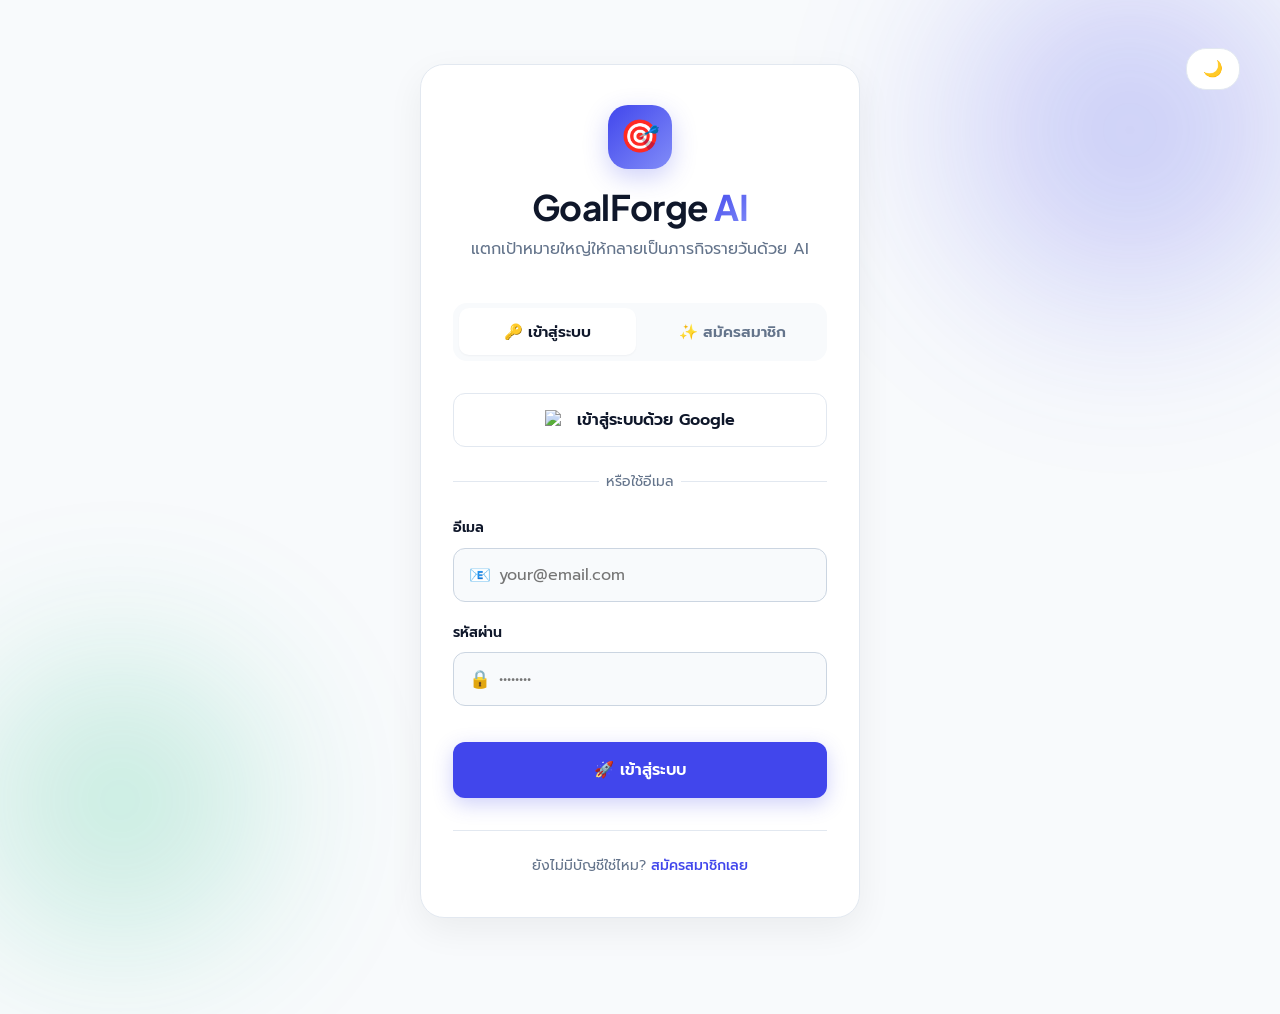
==== เว็บจัดการกับเป้าหมาย/index.html @ 37c22538 "Add files via upload" ====
<!DOCTYPE html>
<html lang="th" data-theme="light">

<head>
  <meta charset="UTF-8">
  <meta name="viewport" content="width=device-width, initial-scale=1.0">
    <!-- SEO & Meta Tags -->
  <meta name="description" content="GoalForge AI - ผู้ช่วยส่วนตัวอัจฉริยะที่จะช่วยคุณวางแผน จัดการเป้าหมาย และติดตามความคืบหน้าในทุกๆ วัน พร้อมระบบนาฬิกาโฟกัส Pomodoro">
  <meta name="keywords" content="GoalForge, จัดการเป้าหมาย, เป้าหมายชีวิต, นาฬิกา Pomodoro, วางแผนชีวิต, productivity, AI planner, โฟกัสเวลา">
  <meta name="author" content="GoalForge AI">
  
  <!-- OpenGraph (Facebook, LINE) -->
  <meta property="og:type" content="website">
  <meta property="og:url" content="https://goalforge-ruby.vercel.app/">
  <meta property="og:title" content="GoalForge AI - เปลี่ยนเป้าหมายให้เป็นความจริง">
  <meta property="og:description" content="จัดการเป้าหมาย วางแผนชีวิต และเพิ่ม Productivity ด้วยผู้ช่วย AI และระบบโฟกัส Pomodoro">
  <meta property="og:image" content="https://goalforge-ruby.vercel.app/goalforge_og.jpg">

  <!-- Twitter -->
  <meta name="twitter:card" content="summary_large_image">
  <meta name="twitter:title" content="GoalForge AI - เปลี่ยนเป้าหมายให้เป็นความจริง">
  <meta name="twitter:description" content="จัดการเป้าหมาย วางแผนชีวิต และเพิ่ม Productivity ด้วยผู้ช่วย AI และระบบโฟกัส Pomodoro">
  <meta name="twitter:image" content="https://goalforge-ruby.vercel.app/goalforge_og.jpg">
  
  <meta name="google-site-verification" content="I8u3Y371OYm33gJTbB3l3HZPUo-xkjYltVelUB3Z8BA" />
  <title>GoalForge AI</title>
  <meta name="description"
    content="เปลี่ยนเป้าหมายใหญ่ให้กลายเป็นภารกิจย่อยในแต่ละวันด้วยพลังของ AI ติดตามความก้าวหน้าอย่างต่อเนื่องและบรรลุทุกความสำเร็จ">

  <!-- CSS Stylesheets -->
  <link rel="stylesheet" href="css/main.css?v=20260827_2">
  <link rel="stylesheet" href="css/components.css?v=20260828_4">
  <link rel="stylesheet" href="css/roadmap.css?v=20260824">

  <!-- Firebase SDK -->
  <script src="https://www.gstatic.com/firebasejs/10.13.0/firebase-app-compat.js"></script>
  <script src="https://www.gstatic.com/firebasejs/10.13.0/firebase-firestore-compat.js"></script>
  <script src="https://www.gstatic.com/firebasejs/10.13.0/firebase-auth-compat.js"></script>
  <script src="js/firebase-init.js?v=20260824_3"></script>

  <!-- Auth Guard: redirect to login if not logged in -->
  <script src="js/auth.js"></script>
  <script>
    if (!AuthService.isLoggedIn()) {
      window.location.href = 'login.html';
    }
  </script>
  <script src="https://cdn.jsdelivr.net/npm/sweetalert2@11"></script>
</head>

<body>

  <!-- App Header / Navbar -->
  <header class="app-header">
    <div class="container navbar">
      <div class="brand-logo" onclick="location.reload()">
        <div class="logo-icon">🎯</div>
        <span>GoalForge <span style="background: linear-gradient(135deg, var(--primary), #818cf8); -webkit-background-clip: text; -webkit-text-fill-color: transparent;">AI</span></span>
      </div>

      <div class="nav-actions">
        <!-- Goal Selector Dropdown -->
        <div class="goal-selector-wrapper">
          <select id="goal-selector" class="goal-select" title="เลือกเป้าหมาย"></select>
        </div>

        <!-- Streak Badge -->
        <div class="streak-badge" title="จำนวนวันที่ทำภารกิจติดต่อกัน">
          <span class="flame-icon">🔥</span>
          <span id="nav-streak-count">0</span> วัน
        </div>

        <!-- XP Badge -->
        <div class="xp-badge" title="คะแนนประสบการณ์ที่สะสมได้">
          <span>⚡</span>
          <span id="nav-xp-count">0 XP</span>
        </div>

        <!-- Create New Goal Button -->
        <button class="btn btn-primary btn-sm" data-open-modal="new-goal-modal">
          <span>+</span> ตั้งเป้าหมายใหม่
        </button>

        <!-- Theme Toggle -->
        <button id="btn-toggle-theme" class="btn-icon" title="สลับโหมดมืด/สว่าง">🌙</button>

        <!-- Settings Button -->
        <button class="btn-icon" data-open-modal="settings-modal" title="ตั้งค่าระบบ & API Key">⚙️</button>

        <!-- User Avatar + Logout -->
        <div class="user-avatar-wrap" id="user-avatar-wrap" style="display:flex;align-items:center;gap:0.5rem;">
          <div class="user-avatar" id="nav-user-avatar" title="">?</div>
          <button id="btn-logout" class="btn-icon" title="ออกจากระบบ" style="font-size:1rem;">🚪</button>
        </div>
      </div>
    </div>
  </header>

  <!-- Main Content Area -->
  <main class="main-content">
    <div class="container">

      <!-- Empty State (When no goals exist) -->
      <div id="app-empty-state" class="empty-state hidden">
        <div class="empty-icon">🎯</div>
        <h2 style="margin-bottom: 0.5rem;">ยังไม่มีเป้าหมายที่กำลังดำเนินการ</h2>
        <p style="margin-bottom: 1.5rem; max-width: 480px; margin-left: auto; margin-right: auto;">
          เริ่มต้นตั้งเป้าหมายที่คุณอยากทำ แล้วให้ AI ช่วยวิเคราะห์แตกออกเป็นภารกิจย่อยในแต่ละวันให้คุณทำตามได้ทันที
        </p>
        <button class="btn btn-primary btn-lg" data-open-modal="new-goal-modal">
          ✨ สร้างเป้าหมายแรกของคุณด้วย AI
        </button>
      </div>

      <!-- Main Goal Dashboard Content -->
      <div id="app-goal-content">

        <!-- Active Goal Hero Card -->
        <section class="goal-hero-card">
          <div class="flex justify-between items-center" style="flex-wrap: wrap; gap: 1rem; margin-bottom: 0.75rem;">
            <div>
              <span class="task-tag"
                style="background: var(--primary-light); color: var(--primary); font-weight: 700; margin-bottom: 0.5rem; display: inline-block;">
                🎯 เป้าหมายปัจจุบัน
              </span>
              <h1 id="hero-goal-title" style="font-size: 1.75rem; margin-bottom: 0.35rem;">กำลังโหลด...</h1>
              <p id="hero-goal-summary" style="font-size: 0.9375rem; color: var(--text-muted); max-width: 750px;"></p>
            </div>
            <div class="flex items-center gap-2" style="flex-wrap: wrap;">
              <button id="btn-edit-goal" class="btn btn-secondary btn-sm" title="แก้ไขจำนวนวัน/เวลา/รายละเอียดเป้าหมาย">
                ✏️ แก้ไขเป้าหมาย & เวลา
              </button>
              <button id="btn-delete-goal" class="btn btn-ghost btn-sm" style="color: var(--danger);"
                title="ลบเป้าหมายนี้">
                🗑️ ลบ
              </button>
            </div>
          </div>

          <!-- Progress Bar -->
          <div style="margin: 1.25rem 0 0.5rem;">
            <div class="flex justify-between items-center"
              style="margin-bottom: 0.4rem; font-size: 0.875rem; font-weight: 600;">
              <span>ความคืบหน้ารวม</span>
              <span id="hero-progress-percent"
                style="color: var(--primary); font-size: 1.1rem; font-weight: 800;">0%</span>
            </div>
            <div class="progress-container">
              <div id="hero-progress-fill" class="progress-bar-fill" style="width: 0%;"></div>
            </div>
          </div>

          <!-- Meta Grid -->
          <div class="hero-meta-grid">
            <div class="hero-meta-item">
              <div class="label">ภารกิจที่สำเร็จ</div>
              <div id="hero-tasks-count" class="value">0/0</div>
            </div>
            <div class="hero-meta-item">
              <div class="label">วันที่สำเร็จครบ</div>
              <div id="hero-days-count" class="value">0/0 วัน</div>
            </div>
            <div class="hero-meta-item">
              <div class="label">เวลาต่อวัน</div>
              <div id="hero-daily-time" class="value">30 นาที/วัน</div>
            </div>
          </div>
        </section>

        <!-- AI Coach Advice Banner -->
        <div class="ai-coach-banner">
          <div class="ai-coach-avatar">🤖</div>
          <div class="ai-coach-text">
            <strong style="color: var(--primary);">คำแนะนำจาก AI Coach:</strong>
            <span id="hero-coach-advice">กำลังวิเคราะห์แนวทาง...</span>
          </div>
        </div>

        <!-- Navigation Tabs -->
        <div class="view-tabs-container">
          <div class="view-tabs">
            <button class="tab-btn active" data-tab="today">
              <span>⚡</span> ภารกิจวันนี้
            </button>
            <button class="tab-btn" data-tab="roadmap">
              <span>🗺️</span> แผนที่ Roadmap
            </button>
            <button class="tab-btn" data-tab="stats">
              <span>📊</span> สถิติ & ความสำเร็จ
            </button>
          </div>
        </div>

        <!-- TAB 1: TODAY'S MISSION VIEW -->
        <div id="view-today">
          <!-- Day Switcher Bar -->
          <div id="day-switcher-list" class="day-switcher-bar"></div>

          <div class="today-view-grid">
            <!-- Left: Today's Tasks Checklist -->
            <div>
              <div class="card" style="margin-bottom: 1.5rem;">
                <div class="section-header">
                  <div class="section-title-wrap">
                    <div class="section-icon">📋</div>
                    <div>
                      <h2 id="today-focus-title" style="font-size: 1.25rem;">ภารกิจของวันนี้</h2>
                      <span id="today-day-badge" style="font-size: 0.8125rem; color: var(--text-muted);">วันที่ 1</span>
                    </div>
                  </div>
                                    <div style="display: flex; gap: 0.5rem;">
                    <button id="btn-open-ai-tutor" class="btn btn-secondary" style="border-color: var(--primary); color: var(--primary); padding: 0.4rem 0.75rem; border-radius: 99px; background: rgba(99, 102, 241, 0.05);">
                      🤖 ถาม AI โค้ช
                    </button>
                    <button id="btn-add-task" class="btn btn-primary" style="padding: 0.4rem 0.75rem; border-radius: 99px;">
                      + เพิ่ม
                    </button>
                  </div>
                </div>

                <!-- Task List -->
                <div id="today-tasks-list" class="task-list"></div>
              </div>

              <!-- Daily Reflection / Notes -->
              <div class="reflection-box">
                <div class="flex items-center gap-2" style="margin-bottom: 0.75rem;">
                  <span style="font-size: 1.2rem;">📝</span>
                  <h3 style="font-size: 1.05rem;">บันทึก & สิ่งที่ได้เรียนรู้ของวันนี้ (Daily Reflection)</h3>
                </div>
                <textarea id="daily-note-input" class="form-textarea" rows="3"
                  placeholder="จดบันทึกความรู้สึก อุปสรรค หรือข้อคิดดีๆ ที่ได้ลงมือทำในวันนี้... (บันทึกอัตโนมัติ)"></textarea>
              </div>
            </div>

            <!-- Right: Focus Timer (Pomodoro) -->
            <div>
              <div class="timer-widget">
                <div class="flex justify-between items-center" style="margin-bottom: 0.5rem;">
                  <h3 style="font-size: 1.1rem; font-weight: 700;">⏱️ Focus Timer</h3>
                  <span class="task-tag"
                    style="background: var(--primary-light); color: var(--primary);">Pomodoro</span>
                </div>
                <p style="font-size: 0.8125rem; color: var(--text-muted); margin-bottom: 1rem;">
                  จับเวลาจดจ่อในการทำภารกิจ ไม่วอกแวก แล้วพักตามจังหวะ
                </p>

                <!-- Timer Ring -->
                <div class="timer-circle-wrap">
                  <svg class="timer-svg" viewBox="0 0 180 180">
                    <circle class="timer-bg-circle" cx="90" cy="90" r="76"></circle>
                    <circle id="timer-bar-circle" class="timer-bar-circle" cx="90" cy="90" r="76"></circle>
                  </svg>
                  <div class="timer-display">
                    <span id="timer-digits" class="timer-digits">25:00</span>
                    <span class="timer-mode-label">FOCUS TIME</span>
                  </div>
                </div>

                <div style="display: flex; justify-content: center; margin-top: 1rem;">
                  <button id="btn-edit-time" class="btn btn-sm btn-secondary" style="border-radius: 999px; font-weight: 600; display: flex; align-items: center; gap: 4px; box-shadow: 0 1px 2px rgba(0,0,0,0.05);">
                    ✏️ กำหนดเวลาเอง
                  </button>
                </div>

                <!-- Timer Mode Switcher -->
                <div class="flex justify-center gap-2" style="margin-top: 1rem;">
                  <button class="btn btn-sm btn-primary timer-mode-btn" data-mode="focus">โฟกัส 25 น.</button>
                  <button class="btn btn-sm btn-secondary timer-mode-btn" data-mode="short_break">พักสั้น 5 น.</button>
                  <button class="btn btn-sm btn-secondary timer-mode-btn" data-mode="long_break">พักยาว 15 น.</button>
                </div>

                <!-- Timer Controls -->
                <div class="timer-controls">
                  <button id="btn-timer-toggle" class="btn btn-primary" style="flex: 1;">▶️ เริ่มโฟกัส</button>
                  <button id="btn-timer-reset" class="btn btn-secondary btn-icon" title="รีเซ็ตเวลา">🔄</button>
                </div>
              </div>
            </div>
          </div>
        </div>

        <!-- TAB 2: FULL ROADMAP TIMELINE VIEW -->
        <div id="view-roadmap" class="hidden">
          <div class="section-header">
            <div class="section-title-wrap">
              <div class="section-icon">🗺️</div>
              <div>
                <h2 style="font-size: 1.35rem;">แผนที่การเดินทางสู่เป้าหมาย (Full Roadmap)</h2>
                <p style="font-size: 0.875rem; color: var(--text-muted);">
                  ภาพรวมภารกิจในแต่ละระยะ คลิกที่แต่ละวันเพื่อเข้าสู่หน้าภารกิจ
                </p>
              </div>
            </div>
          </div>

          <div id="roadmap-phases-list" class="roadmap-phases-container"></div>
        </div>

        <!-- TAB 3: STATS & ACHIEVEMENTS VIEW -->
        <div id="view-stats" class="hidden">
          <div class="section-header">
            <div class="section-title-wrap">
              <div class="section-icon">📊</div>
              <div>
                <h2 style="font-size: 1.35rem;">สถิติและความสำเร็จของคุณ</h2>
                <p style="font-size: 0.875rem; color: var(--text-muted);">
                  ติดตามความมีวินัยและการเติบโตในทุกๆ วัน
                </p>
              </div>
            </div>
          </div>

          <!-- Stats Grid -->
          <div class="stats-grid">
            <div class="stat-card-widget">
              <div class="stat-icon-wrap streak">🔥</div>
              <div class="stat-content">
                <div id="stat-streak-val" class="stat-val">0 วัน</div>
                <div class="stat-lbl">Streak ทำต่อเนื่อง</div>
              </div>
            </div>

            <div class="stat-card-widget">
              <div class="stat-icon-wrap xp">⚡</div>
              <div class="stat-content">
                <div id="stat-xp-val" class="stat-val">0 XP</div>
                <div class="stat-lbl">คะแนนประสบการณ์</div>
              </div>
            </div>

            <div class="stat-card-widget">
              <div class="stat-icon-wrap tasks">✅</div>
              <div class="stat-content">
                <div id="stat-tasks-val" class="stat-val">0 งาน</div>
                <div class="stat-lbl">ภารกิจที่ทำสำเร็จ</div>
              </div>
            </div>

            <div class="stat-card-widget">
              <div class="stat-icon-wrap rate">📈</div>
              <div class="stat-content">
                <div id="stat-rate-val" class="stat-val">0%</div>
                <div class="stat-lbl">ความคืบหน้ารวม</div>
              </div>
            </div>
          </div>

          <!-- Achievements Section -->
          <div class="card">
            <h3 style="font-size: 1.15rem; margin-bottom: 1.25rem;">🏆 เหรียญรางวัลความสำเร็จ (Achievements)</h3>
            <div id="achievements-list" class="achievements-grid"></div>
          </div>
        </div>

      </div>
    </div>
  </main>

  <!-- MODAL 1: NEW GOAL CREATION WIZARD -->
  <div id="new-goal-modal" class="modal-overlay">
    <div class="modal-content">
      <div class="modal-header">
        <div class="flex items-center gap-2">
          <span style="font-size: 1.5rem;">✨</span>
          <h2 class="modal-title">ตั้งเป้าหมายใหม่ให้ AI วิเคราะห์</h2>
        </div>
        <button class="btn-icon btn-close-modal" title="ปิด">✕</button>
      </div>

      <form id="new-goal-form">
        <!-- Goal Title -->
        <div class="form-group">
          <label class="form-label" for="goal-title">เป้าหมายที่คุณอยากทำให้สำเร็จ *</label>
          <input type="text" id="goal-title" class="form-input"
            placeholder="เช่น ฝึกพูดภาษาอังกฤษเพื่อทำงาน, ลดน้ำหนัก 4 กก., เขียนเว็บแรก..." required>

          <!-- Preset Chips for quick inspiration -->
          <div style="margin-top: 0.65rem;">
            <span
              style="font-size: 0.75rem; color: var(--text-muted); font-weight: 600; display: block; margin-bottom: 0.35rem;">ตัวอย่างยอดนิยม:</span>
            <div class="flex gap-2" style="flex-wrap: wrap;">
              <button type="button" class="btn btn-secondary btn-sm"
                onclick="document.getElementById('goal-title').value='ฝึกพูดภาษาอังกฤษคล่องเพื่อสื่อสารในที่ทำงาน';">🗣️
                พูดภาษาอังกฤษ</button>
              <button type="button" class="btn btn-secondary btn-sm"
                onclick="document.getElementById('goal-title').value='ออกกำลังกายลดพุงและเพิ่มความฟิตใน 30 วัน';">🏃
                ออกกำลังกายลดพุง</button>
              <button type="button" class="btn btn-secondary btn-sm"
                onclick="document.getElementById('goal-title').value='เรียนรู้การสร้างเว็บด้วย HTML CSS และ JavaScript';">💻
                เรียนเขียนเว็บ</button>
              <button type="button" class="btn btn-secondary btn-sm"
                onclick="document.getElementById('goal-title').value='อ่านหนังสือพัฒนาตนเองให้จบ 1 เล่มพร้อมสรุป';">📚
                อ่านหนังสือจบเล่ม</button>
            </div>
          </div>
        </div>

        <!-- Duration Grid -->
        <div style="display: grid; grid-template-columns: 1fr; gap: 1rem;">
          <div class="form-group">
            <label class="form-label" for="goal-duration">ระยะเวลาเป้าหมาย</label>
            <select id="goal-duration" class="form-select">
              <option value="7">⚡ 7 วัน (Sprint เร่งด่วน)</option>
              <option value="14" selected>🚀 14 วัน (2 สัปดาห์ - แนะนำ)</option>
              <option value="30">📅 30 วัน (1 เดือน สร้างนิสัย)</option>
              <option value="60">🏆 60 วัน (2 เดือน เปลี่ยนแปลงจริง)</option>
            </select>
          </div>
        </div>

        <!-- Daily Time & Skill Level Grid -->
        <div style="display: grid; grid-template-columns: 1fr 1fr; gap: 1rem;">
          <div class="form-group">
            <label class="form-label" for="goal-minutes">เวลาที่สะดวกต่อวัน</label>
            <select id="goal-minutes" class="form-select">
              <option value="15">⏱️ 15 นาที (เบาๆ ต่อเนื่อง)</option>
              <option value="25" selected>⏱️ 25 นาที (1 Pomodoro)</option>
              <option value="45">⏱️ 45 นาที (ปานกลาง)</option>
              <option value="60">⏱️ 60 นาที (1 ชั่วโมงเต็มที่)</option>
            </select>
          </div>

          <div class="form-group">
            <label class="form-label">ระดับพื้นฐานปัจจุบัน</label>
            <div class="option-chips" style="margin-top: 0.25rem;">
              <label>
                <input type="radio" name="goal-level" value="เริ่มต้น" class="chip-radio" checked>
                <span class="chip-label">มือใหม่</span>
              </label>
              <label>
                <input type="radio" name="goal-level" value="ปานกลาง" class="chip-radio">
                <span class="chip-label">ปานกลาง</span>
              </label>
              <label>
                <input type="radio" name="goal-level" value="มีทักษะแล้ว" class="chip-radio">
                <span class="chip-label">มีทักษะ</span>
              </label>
            </div>
          </div>
        </div>

        <!-- Extra Notes / Constraints -->
        <div class="form-group">
          <label class="form-label" for="goal-notes">รายละเอียดเพิ่มเติม หรือข้อจำกัด (ไม่บังคับ)</label>
          <textarea id="goal-notes" class="form-textarea" rows="2"
            placeholder="เช่น ไม่มีอุปกรณ์ยิม, เน้นฝึกฟังและพูด, ทำงานประจำมีเวลาเฉพาะช่วงค่ำ..."></textarea>
        </div>

        <!-- Submit Button -->
        <div style="margin-top: 1.5rem;">
          <button type="submit" id="btn-submit-goal" class="btn btn-primary btn-lg w-full">
            ✨ ให้ AI วิเคราะห์และสร้างแผนภารกิจรายวัน
          </button>
          <p class="form-help" style="text-align: center; margin-top: 0.5rem;">
            * ทำงานได้ทันทีทั้งแบบใช้ Gemini API หรือระบบ Smart AI ในตัว
          </p>
        </div>
      </form>
    </div>
  </div>

  <!-- MODAL 2: SETTINGS & GEMINI API KEY MODAL -->
  <div id="settings-modal" class="modal-overlay">
    <div class="modal-content">
      <div class="modal-header">
        <div class="flex items-center gap-2">
          <span style="font-size: 1.5rem;">⚙️</span>
          <h2 class="modal-title">ตั้งค่าระบบ & Gemini AI</h2>
        </div>
        <button class="btn-icon btn-close-modal" title="ปิด">✕</button>
      </div>

      <form id="settings-form">
        <!-- Gemini is configured securely on the server -->
        <div class="form-group">
          <label class="form-label">การเชื่อมต่อ Gemini AI</label>
          <p class="form-help">
            ✅ ระบบเชื่อมต่อผ่าน URL กลางของเว็บไซต์โดยอัตโนมัติ ไม่ต้องวาง API Key หรือ URL ในหน้านี้<br>
            * หากบริการ AI ใช้งานไม่ได้ ระบบจะใช้ Smart Offline Generator ในตัวโดยอัตโนมัติ
          </p>
        </div>

        <!-- Gemini Model Selection -->
        <div class="form-group">
          <label class="form-label" for="setting-model">โมเดล AI (Model)</label>
          <select id="setting-model" class="form-select">
            <option value="gemini-1.5-flash">Gemini 1.5 Flash (เร็ว & เสถียร)</option>
            <option value="gemini-2.5-flash">Gemini 2.5 Flash (ความฉลาดสูง)</option>
            <option value="gemini-1.5-pro">Gemini 1.5 Pro (วิเคราะห์ลึกซึ้ง)</option>
          </select>
        </div>

        <button type="submit" class="btn btn-primary w-full" style="margin-bottom: 1.5rem;">
          💾 บันทึกการตั้งค่า
        </button>

        <hr style="border: 0; border-top: 1px solid var(--border-subtle); margin-bottom: 1.5rem;">

        <!-- Backup & Restore -->
        <h3 style="font-size: 1rem; margin-bottom: 0.75rem;">📦 สำรองและกู้คืนข้อมูล (Backup / Restore)</h3>
        <div class="flex gap-2">
          <button type="button" id="btn-export-data" class="btn btn-secondary" style="flex: 1;">
            📥 ส่งออกไฟล์ JSON
          </button>
          <label class="btn btn-secondary" style="flex: 1; cursor: pointer;">
            📤 นำเข้าข้อมูล JSON
            <input type="file" id="import-file-input" accept=".json" style="display: none;">
          </label>
        </div>
      </form>
    </div>
  </div>

  <!-- MODAL 3: EDIT GOAL & DURATION MODAL -->
  <div id="edit-goal-modal" class="modal-overlay">
    <div class="modal-content">
      <div class="modal-header">
        <div class="flex items-center gap-2">
          <span style="font-size: 1.5rem;">✏️</span>
          <h2 class="modal-title">แก้ไขเป้าหมาย, จำนวนวัน & เวลา</h2>
        </div>
        <button class="btn-icon btn-close-modal" title="ปิด">✕</button>
      </div>

      <form id="edit-goal-form">
        <!-- Goal Title -->
        <div class="form-group">
          <label class="form-label" for="edit-goal-title">ชื่อเป้าหมาย <span
              style="color: var(--danger);">*</span></label>
          <input type="text" id="edit-goal-title" class="form-input" required>
        </div>

        <div class="form-row">
          <!-- Duration in Days -->
          <div class="form-group">
            <label class="form-label" for="edit-goal-duration">จำนวนวันทั้งหมด (วัน)</label>
            <input type="number" id="edit-goal-duration" class="form-input" min="1" max="365" required>
          </div>

          <!-- Daily Target Time -->
          <div class="form-group">
            <label class="form-label">เวลาเป้าหมายต่อวัน</label>
            <div class="flex items-center gap-2">
              <div style="flex: 1; display: flex; align-items: center; gap: 0.35rem;">
                <input type="number" id="edit-goal-hours" class="form-input" min="0" max="23" placeholder="0"
                  style="text-align: center;">
                <span style="font-size: 0.875rem; color: var(--text-muted);">ชม.</span>
              </div>
              <div style="flex: 1; display: flex; align-items: center; gap: 0.35rem;">
                <input type="number" id="edit-goal-minutes" class="form-input" min="0" max="59" step="5"
                  placeholder="30" style="text-align: center;">
                <span style="font-size: 0.875rem; color: var(--text-muted);">นาที</span>
              </div>
            </div>
          </div>
        </div>

        <!-- Notes -->
        <div class="form-group">
          <label class="form-label" for="edit-goal-notes">คำอธิบายเพิ่มเติม</label>
          <textarea id="edit-goal-notes" class="form-textarea" rows="2"></textarea>
        </div>

        <!-- Action Buttons -->
        <div style="display: flex; flex-direction: column; gap: 0.65rem; margin-top: 1.25rem;">
          <button type="submit" id="btn-replan-goal-ai" class="btn btn-primary w-full"
            style="background: linear-gradient(135deg, var(--primary), #818cf8); border: none;">
            ✨ ให้ AI วิเคราะห์และวางแผนตารางใหม่
          </button>
        </div>
      </form>
    </div>
  </div>

  <!-- MODAL 4: EDIT INDIVIDUAL TASK MODAL -->
  <div id="edit-task-modal" class="modal-overlay">
    <div class="modal-content">
      <div class="modal-header">
        <div class="flex items-center gap-2">
          <span style="font-size: 1.5rem;">✏️</span>
          <h2 class="modal-title">แก้ไขภารกิจ & กำหนดเวลา</h2>
        </div>
        <button class="btn-icon btn-close-modal" title="ปิด">✕</button>
      </div>

      <form id="edit-task-form">
        <input type="hidden" id="edit-task-id">
        <input type="hidden" id="edit-task-day-num">

        <!-- Task Title -->
        <div class="form-group">
          <label class="form-label" for="edit-task-title">ชื่อภารกิจ <span
              style="color: var(--danger);">*</span></label>
          <input type="text" id="edit-task-title" class="form-input" required>
        </div>

        <!-- Task Description -->
        <div class="form-group">
          <label class="form-label" for="edit-task-desc">คำอธิบาย / วิธีปฏิบัติ</label>
          <textarea id="edit-task-desc" class="form-textarea" rows="3"></textarea>
        </div>

        <div class="form-row">
          <!-- Time Duration: Hours and Minutes -->
          <div class="form-group">
            <label class="form-label">ระยะเวลาที่ใช้ทำภารกิจนี้</label>
            <div class="flex items-center gap-2">
              <div style="flex: 1; display: flex; align-items: center; gap: 0.35rem;">
                <input type="number" id="edit-task-hours" class="form-input" min="0" max="23" placeholder="0"
                  style="text-align: center;">
                <span style="font-size: 0.875rem; color: var(--text-muted);">ชม.</span>
              </div>
              <div style="flex: 1; display: flex; align-items: center; gap: 0.35rem;">
                <input type="number" id="edit-task-minutes" class="form-input" min="1" max="59" step="5"
                  placeholder="15" style="text-align: center;" required>
                <span style="font-size: 0.875rem; color: var(--text-muted);">นาที</span>
              </div>
            </div>
          </div>

          <!-- Difficulty -->
          <div class="form-group">
            <label class="form-label" for="edit-task-difficulty">ระดับความยาก</label>
            <select id="edit-task-difficulty" class="form-select">
              <option value="easy">ง่าย (Level 1: Easy)</option>
              <option value="medium">ปานกลาง (Level 2-3: Medium)</option>
              <option value="hard">ท้าทาย (Level 4-6: Hard)</option>
            </select>
          </div>
        </div>

        <!-- Pro Tip -->
        <div class="form-group">
          <label class="form-label" for="edit-task-tip">เคล็ดลับ / เทคนิค (Tip)</label>
          <input type="text" id="edit-task-tip" class="form-input"
            placeholder="เช่น หายใจให้เป็นจังหวะ หรือจำจุดสำคัญ...">
        </div>

        <!-- Buttons -->
        <div class="flex gap-2" style="margin-top: 1.25rem;">
          <button type="submit" class="btn btn-primary" style="flex: 2;">
            💾 บันทึกการแก้ไข
          </button>
          <button type="button" id="btn-delete-current-task" class="btn btn-ghost"
            style="flex: 1; color: var(--danger);">
            🗑️ ลบภารกิจนี้
          </button>
        </div>
      </form>
    </div>
  </div>

  <!-- MODAL 5: ADD NEW TASK MODAL -->
  <div id="add-task-modal" class="modal-overlay">
    <div class="modal-content">
      <div class="modal-header">
        <div class="flex items-center gap-2">
          <span style="font-size: 1.5rem;">➕</span>
          <h2 class="modal-title">เพิ่มภารกิจใหม่ในวันนี้</h2>
        </div>
        <button class="btn-icon btn-close-modal" title="ปิด">✕</button>
      </div>

      <form id="add-task-form">
        <!-- Task Title -->
        <div class="form-group">
          <label class="form-label" for="add-task-title">ชื่อภารกิจ <span style="color: var(--danger);">*</span></label>
          <input type="text" id="add-task-title" class="form-input"
            placeholder="เช่น ฝึกท่องศัพท์ 10 คำ หรือ วิดพื้น 3 เซ็ต" required>
        </div>

        <!-- Task Description -->
        <div class="form-group">
          <label class="form-label" for="add-task-desc">คำอธิบาย / วิธีปฏิบัติ</label>
          <textarea id="add-task-desc" class="form-textarea" rows="2"
            placeholder="อธิบายขั้นตอนที่ต้องทำอย่างชัดเจน..."></textarea>
        </div>

        <div class="form-row">
          <!-- Time Duration -->
          <div class="form-group">
            <label class="form-label">ระยะเวลาที่ใช้</label>
            <div class="flex items-center gap-2">
              <div style="flex: 1; display: flex; align-items: center; gap: 0.35rem;">
                <input type="number" id="add-task-hours" class="form-input" min="0" max="23" placeholder="0"
                  style="text-align: center;">
                <span style="font-size: 0.875rem; color: var(--text-muted);">ชม.</span>
              </div>
              <div style="flex: 1; display: flex; align-items: center; gap: 0.35rem;">
                <input type="number" id="add-task-minutes" class="form-input" min="1" max="59" step="5" value="15"
                  style="text-align: center;" required>
                <span style="font-size: 0.875rem; color: var(--text-muted);">นาที</span>
              </div>
            </div>
          </div>

          <!-- Difficulty -->
          <div class="form-group">
            <label class="form-label" for="add-task-difficulty">ระดับความยาก</label>
            <select id="add-task-difficulty" class="form-select">
              <option value="easy">ง่าย (Level 1: Easy)</option>
              <option value="medium">ปานกลาง (Level 2-3: Medium)</option>
              <option value="hard">ท้าทาย (Level 4-6: Hard)</option>
            </select>
          </div>
        </div>

        <!-- Pro Tip -->
        <div class="form-group">
          <label class="form-label" for="add-task-tip">เคล็ดลับ (ไม่บังคับ)</label>
          <input type="text" id="add-task-tip" class="form-input" placeholder="คำแนะนำที่เป็นประโยชน์...">
        </div>

        <button type="submit" class="btn btn-primary w-full" style="margin-top: 1.25rem;">
          ➕ เพิ่มภารกิจทันที
        </button>
      </form>
    </div>
  </div>

  <!-- JavaScript Entry -->
  <script src="js/app.js?v=20260828_4"></script>
  <script>
    // Show user info in navbar
    (function () {
      const user = AuthService.getCurrentUser();
      if (user) {
        const avatar = document.getElementById('nav-user-avatar');
        if (avatar) {
          if (user.avatar && user.avatar.startsWith('http')) {
            avatar.innerHTML = `<img src="${user.avatar}" style="width:100%; height:100%; border-radius:50%; object-fit:cover;" alt="User Avatar">`;
            avatar.style.padding = '0';
            avatar.style.overflow = 'hidden';
          } else {
            avatar.textContent = user.name ? user.name.charAt(0).toUpperCase() : '?';
          }
          avatar.title = user.name + ' (' + user.email + ')';
        }
      }
      const logoutBtn = document.getElementById('btn-logout');
      if (logoutBtn) {
        logoutBtn.addEventListener('click', (e) => {
          e.preventDefault();
          Swal.fire({
            title: 'ออกจากระบบ',
            text: 'คุณต้องการออกจากระบบใช่หรือไม่?',
            icon: 'warning',
            showCancelButton: true,
            confirmButtonColor: 'var(--danger, #ef4444)',
            cancelButtonColor: 'var(--bg-subtle, #f1f5f9)',
            confirmButtonText: 'ออกจากระบบ',
            cancelButtonText: 'ยกเลิก',
            reverseButtons: true,
            customClass: {
              cancelButton: 'swal2-cancel-custom'
            }
          }).then((result) => {
            if (result.isConfirmed) {
              AuthService.logout();
              window.location.href = 'login.html';
            }
          })
        });
      }
    })();
  </script>
</body>

</html>
---- เว็บจัดการกับเป้าหมาย/css/main.css ----
/* ==========================================================================
   GoalForge AI - Design System & Base CSS
   ========================================================================== */

@import url('https://fonts.googleapis.com/css2?family=Plus+Jakarta+Sans:wght@400;500;600;700;800&family=Prompt:wght@300;400;500;600;700&display=swap');

:root {
  /* Color Palette - Modern Indigo & Emerald Theme */
  --primary-h: 238;
  --primary-s: 82%;
  --primary-l: 59%;
  --primary: hsl(var(--primary-h), var(--primary-s), var(--primary-l));
  --primary-hover: hsl(var(--primary-h), var(--primary-s), 52%);
  --primary-light: hsl(var(--primary-h), var(--primary-s), 96%);
  --primary-glow: hsla(var(--primary-h), var(--primary-s), var(--primary-l), 0.25);

  --accent-h: 158;
  --accent-s: 75%;
  --accent-l: 42%;
  --accent: hsl(var(--accent-h), var(--accent-s), var(--accent-l));
  --accent-hover: hsl(var(--accent-h), var(--accent-s), 36%);
  --accent-light: hsl(var(--accent-h), var(--accent-s), 95%);
  --accent-glow: hsla(var(--accent-h), var(--accent-s), var(--accent-l), 0.25);

  --warning-h: 38;
  --warning: hsl(var(--warning-h), 92%, 50%);
  --warning-light: hsl(var(--warning-h), 92%, 94%);

  --danger-h: 350;
  --danger: hsl(var(--danger-h), 85%, 58%);
  --danger-light: hsl(var(--danger-h), 85%, 95%);

  /* Neutral Shades (Light Mode Default) */
  --bg-body: #f8fafc;
  --bg-surface: #ffffff;
  --bg-surface-elevated: #ffffff;
  --bg-subtle: #f1f5f9;
  --bg-input: #f8fafc;

  --text-main: #0f172a;
  --text-muted: #64748b;
  --text-subtle: #94a3b8;
  --text-inverse: #ffffff;

  --border-subtle: #e2e8f0;
  --border-medium: #cbd5e1;
  --border-focus: var(--primary);

  /* Shadows */
  --shadow-xs: 0 1px 2px rgba(15, 23, 42, 0.04);
  --shadow-sm: 0 2px 4px rgba(15, 23, 42, 0.06), 0 1px 2px rgba(15, 23, 42, 0.04);
  --shadow-md: 0 6px 12px -2px rgba(15, 23, 42, 0.08), 0 3px 6px -2px rgba(15, 23, 42, 0.04);
  --shadow-lg: 0 12px 24px -4px rgba(15, 23, 42, 0.1), 0 6px 12px -4px rgba(15, 23, 42, 0.05);
  --shadow-xl: 0 20px 32px -8px rgba(15, 23, 42, 0.15), 0 10px 16px -6px rgba(15, 23, 42, 0.08);

  /* Typography */
  --font-body: 'Prompt', 'Plus Jakarta Sans', -apple-system, BlinkMacSystemFont, 'Segoe UI', Roboto, sans-serif;
  --font-heading: 'Plus Jakarta Sans', 'Prompt', -apple-system, BlinkMacSystemFont, sans-serif;

  /* Transitions & Radii */
  --radius-sm: 8px;
  --radius-md: 14px;
  --radius-lg: 20px;
  --radius-xl: 28px;
  --radius-full: 9999px;

  --transition-fast: 0.15s cubic-bezier(0.4, 0, 0.2, 1);
  --transition-normal: 0.25s cubic-bezier(0.4, 0, 0.2, 1);
  --transition-smooth: 0.35s cubic-bezier(0.16, 1, 0.3, 1);

  /* Layout */
  --max-width: 1200px;
  --header-height: 72px;
}

/* Dark Mode Theme */
[data-theme="dark"] {
  --bg-body: #0b0f19;
  --bg-surface: #131b2e;
  --bg-surface-elevated: #1a243d;
  --bg-subtle: #1e2942;
  --bg-input: #101726;

  --text-main: #f8fafc;
  --text-muted: #94a3b8;
  --text-subtle: #64748b;

  --border-subtle: #1e293b;
  --border-medium: #334155;

  --primary-light: rgba(99, 102, 241, 0.15);
  --accent-light: rgba(16, 185, 129, 0.15);
  --warning-light: rgba(245, 158, 11, 0.15);
  --danger-light: rgba(239, 68, 68, 0.15);

  --shadow-xs: 0 1px 2px rgba(0, 0, 0, 0.2);
  --shadow-sm: 0 2px 4px rgba(0, 0, 0, 0.3);
  --shadow-md: 0 6px 14px rgba(0, 0, 0, 0.4);
  --shadow-lg: 0 12px 24px rgba(0, 0, 0, 0.5);
  --shadow-xl: 0 20px 36px rgba(0, 0, 0, 0.6);
}

/* Base Reset */
*, *::before, *::after {
  box-sizing: border-box;
  margin: 0;
  padding: 0;
}

html {
  font-size: 16px;
  scroll-behavior: smooth;
  -webkit-tap-highlight-color: transparent;
}

html, body {
  font-family: var(--font-body);
  background-color: var(--bg-body);
  color: var(--text-main);
  line-height: 1.6;
  min-height: 100vh;
  display: flex;
  flex-direction: column;
  transition: background-color var(--transition-normal), color var(--transition-normal);
  overflow-x: hidden;
  max-width: 100vw;
  width: 100%;
}

/* Typography Defaults */
h1, h2, h3, h4, h5, h6 {
  font-family: var(--font-heading);
  color: var(--text-main);
  line-height: 1.25;
  font-weight: 700;
  letter-spacing: -0.015em;
}

p {
  color: var(--text-muted);
}

a {
  color: var(--primary);
  text-decoration: none;
  transition: color var(--transition-fast);
}

a:hover {
  color: var(--primary-hover);
}

button, input, select, textarea {
  font-family: inherit;
  font-size: inherit;
}

/* Utility Containers */
.container {
  width: 100%;
  max-width: var(--max-width);
  margin: 0 auto;
  padding: 0 1.5rem;
}

.main-content {
  flex: 1;
  padding: 2rem 0 4rem;
}

.flex { display: flex; }
.flex-col { flex-direction: column; }
.items-center { align-items: center; }
.justify-between { justify-content: space-between; }
.justify-center { justify-content: center; }
.gap-1 { gap: 0.25rem; }
.gap-2 { gap: 0.5rem; }
.gap-3 { gap: 0.75rem; }
.gap-4 { gap: 1rem; }
.gap-6 { gap: 1.5rem; }
.w-full { width: 100%; }

.hidden { display: none !important; }

/* Custom Scrollbar */
::-webkit-scrollbar {
  width: 8px;
  height: 8px;
}
::-webkit-scrollbar-track {
  background: var(--bg-body);
}
::-webkit-scrollbar-thumb {
  background: var(--border-medium);
  border-radius: 4px;
}
::-webkit-scrollbar-thumb:hover {
  background: var(--text-subtle);
}

.markdown-alert, .markdown-alert-warning, .markdown-alert-success, .markdown-alert-caution, .markdown-alert-note { display: none !important; }
---- เว็บจัดการกับเป้าหมาย/css/components.css ----
/* ==========================================================================
   GoalForge AI - Components CSS
   ========================================================================== */

/* Header & Navbar */
.app-header {
  position: sticky;
  top: 0;
  z-index: 100;
  height: var(--header-height);
  background: var(--bg-surface);
  border-bottom: 1px solid var(--border-subtle);
  backdrop-filter: blur(12px);
  -webkit-backdrop-filter: blur(12px);
  transition: all var(--transition-normal);
}

.navbar {
  height: 100%;
  display: flex;
  align-items: center;
  justify-content: space-between;
  gap: 1.5rem;
}

.brand-logo {
  display: flex;
  align-items: center;
  gap: 0.75rem;
  font-family: var(--font-heading);
  font-size: 1.25rem;
  font-weight: 800;
  color: var(--text-main);
  text-decoration: none;
  cursor: pointer;
}

.logo-icon {
  width: 40px;
  height: 40px;
  border-radius: var(--radius-md);
  background: linear-gradient(135deg, var(--primary), #818cf8);
  display: flex;
  align-items: center;
  justify-content: center;
  color: white;
  font-size: 1.25rem;
  box-shadow: 0 4px 12px var(--primary-glow);
}

.nav-actions {
  display: flex;
  align-items: center;
  gap: 0.75rem;
}

/* Streak & XP Badges */
.streak-badge, .xp-badge {
  display: inline-flex;
  align-items: center;
  gap: 0.4rem;
  padding: 0.4rem 0.85rem;
  border-radius: var(--radius-full);
  font-size: 0.875rem;
  font-weight: 600;
  transition: transform var(--transition-fast);
}

.streak-badge {
  background: var(--warning-light);
  color: #b45309;
  border: 1px solid rgba(245, 158, 11, 0.25);
}

.streak-badge .flame-icon {
  font-size: 1.1rem;
  animation: pulse-flame 2s infinite ease-in-out;
}

@keyframes pulse-flame {
  0%, 100% { transform: scale(1); }
  50% { transform: scale(1.18); }
}

.xp-badge {
  background: var(--primary-light);
  color: var(--primary);
  border: 1px solid rgba(99, 102, 241, 0.25);
}

/* Buttons */
.btn {
  display: inline-flex;
  align-items: center;
  justify-content: center;
  gap: 0.5rem;
  padding: 0.65rem 1.25rem;
  font-size: 0.9375rem;
  font-weight: 600;
  border-radius: var(--radius-md);
  border: 1px solid transparent;
  cursor: pointer;
  transition: all var(--transition-fast);
  white-space: nowrap;
  user-select: none;
}

.btn:active {
  transform: scale(0.97);
}

.btn-primary {
  background: var(--primary);
  color: #ffffff;
  box-shadow: 0 4px 14px var(--primary-glow);
}

.btn-primary:hover {
  background: var(--primary-hover);
  box-shadow: 0 6px 20px var(--primary-glow);
  transform: translateY(-1px);
}

.btn-accent {
  background: var(--accent);
  color: #ffffff;
  box-shadow: 0 4px 14px var(--accent-glow);
}

.btn-accent:hover {
  background: var(--accent-hover);
  transform: translateY(-1px);
}

.btn-secondary {
  background: var(--bg-subtle);
  color: var(--text-main);
  border-color: var(--border-subtle);
}

.btn-secondary:hover {
  background: var(--border-subtle);
  color: var(--text-main);
}

.btn-ghost {
  background: transparent;
  color: var(--text-muted);
}

.btn-ghost:hover {
  background: var(--bg-subtle);
  color: var(--text-main);
}

.btn-icon {
  width: 40px;
  height: 40px;
  padding: 0;
  border-radius: var(--radius-md);
  display: flex;
  align-items: center;
  justify-content: center;
  color: var(--text-muted);
  border: 1px solid var(--border-subtle);
  background: var(--bg-surface);
}

.btn-icon:hover {
  color: var(--text-main);
  border-color: var(--border-medium);
  background: var(--bg-subtle);
}

.btn-sm {
  padding: 0.35rem 0.75rem;
  font-size: 0.8125rem;
  border-radius: var(--radius-sm);
}

.btn-lg {
  padding: 0.85rem 1.75rem;
  font-size: 1.0625rem;
  border-radius: var(--radius-lg);
}

/* Navigation Tabs */
.view-tabs-container {
  display: flex;
  justify-content: space-between;
  align-items: center;
  margin-bottom: 2rem;
  flex-wrap: wrap;
  gap: 1rem;
}

.view-tabs {
  display: inline-flex;
  background: var(--bg-subtle);
  padding: 0.3rem;
  border-radius: var(--radius-lg);
  border: 1px solid var(--border-subtle);
  gap: 0.25rem;
}

.tab-btn {
  padding: 0.55rem 1.25rem;
  font-size: 0.9375rem;
  font-weight: 600;
  border-radius: var(--radius-md);
  border: none;
  background: transparent;
  color: var(--text-muted);
  cursor: pointer;
  transition: all var(--transition-fast);
  display: flex;
  align-items: center;
  gap: 0.5rem;
}

.tab-btn:hover {
  color: var(--text-main);
}

.tab-btn.active {
  background: var(--bg-surface);
  color: var(--primary);
  box-shadow: var(--shadow-sm);
}

/* Goal Selector Dropdown */
.goal-selector-wrapper {
  display: flex;
  align-items: center;
  gap: 0.5rem;
}

.goal-select {
  padding: 0.55rem 1rem;
  font-size: 0.9375rem;
  font-weight: 600;
  border-radius: var(--radius-md);
  border: 1px solid var(--border-subtle);
  background: var(--bg-surface);
  color: var(--text-main);
  outline: none;
  cursor: pointer;
  max-width: 260px;
  text-overflow: ellipsis;
}

.goal-select:focus {
  border-color: var(--primary);
}

/* Cards */
.card {
  background: var(--bg-surface);
  border: 1px solid var(--border-subtle);
  border-radius: var(--radius-xl);
  padding: 1.75rem;
  box-shadow: var(--shadow-sm);
  transition: transform var(--transition-fast), box-shadow var(--transition-fast), border-color var(--transition-fast);
}

.card-hover:hover {
  box-shadow: var(--shadow-md);
  border-color: var(--border-medium);
}

/* Hero / Goal Overview Banner */
.goal-hero-card {
  background: linear-gradient(135deg, var(--bg-surface) 0%, var(--bg-subtle) 100%);
  border: 1px solid var(--border-subtle);
  border-radius: var(--radius-xl);
  padding: 2rem;
  margin-bottom: 2rem;
  position: relative;
  overflow: hidden;
  box-shadow: var(--shadow-sm);
}

.goal-hero-card::after {
  content: '';
  position: absolute;
  top: -50px;
  right: -50px;
  width: 200px;
  height: 200px;
  background: radial-gradient(circle, var(--primary-glow) 0%, transparent 70%);
  border-radius: 50%;
  pointer-events: none;
}

.hero-meta-grid {
  display: grid;
  grid-template-columns: repeat(auto-fit, minmax(130px, 1fr));
  gap: 1rem;
  margin-top: 1.5rem;
}

.hero-meta-item {
  background: var(--bg-surface);
  padding: 0.85rem 1rem;
  border-radius: var(--radius-md);
  border: 1px solid var(--border-subtle);
}

.hero-meta-item .label {
  font-size: 0.75rem;
  text-transform: uppercase;
  letter-spacing: 0.05em;
  color: var(--text-subtle);
  font-weight: 600;
  margin-bottom: 0.25rem;
}

.hero-meta-item .value {
  font-size: 1.125rem;
  font-weight: 700;
  color: var(--text-main);
}

/* Progress Bar & Gauges */
.progress-container {
  width: 100%;
  height: 10px;
  background: var(--bg-subtle);
  border-radius: var(--radius-full);
  overflow: hidden;
  position: relative;
}

.progress-bar-fill {
  height: 100%;
  background: linear-gradient(90deg, var(--primary), var(--accent));
  border-radius: var(--radius-full);
  transition: width 0.6s cubic-bezier(0.16, 1, 0.3, 1);
}

/* Forms & Inputs */
.form-group {
  margin-bottom: 1.25rem;
}

.form-label {
  display: block;
  font-size: 0.875rem;
  font-weight: 600;
  color: var(--text-main);
  margin-bottom: 0.5rem;
}

.form-input, .form-textarea, .form-select {
  width: 100%;
  padding: 0.75rem 1rem;
  border-radius: var(--radius-md);
  border: 1px solid var(--border-medium);
  background: var(--bg-input);
  color: var(--text-main);
  font-size: 0.9375rem;
  outline: none;
  transition: border-color var(--transition-fast), box-shadow var(--transition-fast);
}

.form-input:focus, .form-textarea:focus, .form-select:focus {
  border-color: var(--primary);
  box-shadow: 0 0 0 3px var(--primary-glow);
}

.form-help {
  font-size: 0.8125rem;
  color: var(--text-muted);
  margin-top: 0.35rem;
}

/* Segmented Options & Tags */
.option-chips {
  display: flex;
  flex-wrap: wrap;
  gap: 0.5rem;
}

.chip-radio {
  display: none;
}

.chip-label {
  padding: 0.5rem 1rem;
  background: var(--bg-surface);
  border: 1px solid var(--border-medium);
  border-radius: var(--radius-md);
  font-size: 0.875rem;
  font-weight: 500;
  cursor: pointer;
  transition: all var(--transition-fast);
  display: inline-flex;
  align-items: center;
  gap: 0.35rem;
}

.chip-label:hover {
  border-color: var(--primary);
  background: var(--primary-light);
}

.chip-radio:checked + .chip-label {
  border-color: var(--primary);
  background: var(--primary);
  color: white;
  font-weight: 600;
  box-shadow: 0 2px 8px var(--primary-glow);
}

/* Modals */
.modal-overlay {
  position: fixed;
  inset: 0;
  background: rgba(15, 23, 42, 0.65);
  backdrop-filter: blur(8px);
  -webkit-backdrop-filter: blur(8px);
  display: flex;
  align-items: center;
  justify-content: center;
  padding: 1.5rem;
  z-index: 1000;
  opacity: 0;
  visibility: hidden;
  transition: opacity var(--transition-normal), visibility var(--transition-normal);
}

.modal-overlay.active {
  opacity: 1;
  visibility: visible;
}

.modal-content {
  background: var(--bg-surface);
  border: 1px solid var(--border-subtle);
  border-radius: var(--radius-xl);
  width: 100%;
  max-width: 580px;
  max-height: 90vh;
  overflow-y: auto;
  padding: 2rem;
  box-shadow: var(--shadow-xl);
  transform: scale(0.95) translateY(10px);
  transition: transform var(--transition-smooth);
}

.modal-overlay.active .modal-content {
  transform: scale(1) translateY(0);
}

.modal-header {
  display: flex;
  align-items: center;
  justify-content: space-between;
  margin-bottom: 1.5rem;
}

.modal-title {
  font-size: 1.35rem;
  font-weight: 700;
}

/* Focus Timer Widget */
.timer-widget {
  background: var(--bg-surface);
  border: 1px solid var(--border-subtle);
  border-radius: var(--radius-xl);
  padding: 1.75rem;
  text-align: center;
  box-shadow: var(--shadow-sm);
}

.timer-circle-wrap {
  position: relative;
  width: 180px;
  height: 180px;
  margin: 1rem auto;
}

.timer-svg {
  transform: rotate(-90deg);
  width: 100%;
  height: 100%;
}

.timer-bg-circle {
  fill: none;
  stroke: var(--bg-subtle);
  stroke-width: 8;
}

.timer-bar-circle {
  fill: none;
  stroke: var(--primary);
  stroke-width: 8;
  stroke-linecap: round;
  transition: stroke-dashoffset 0.5s linear;
}

.timer-display {
  position: absolute;
  inset: 0;
  display: flex;
  flex-direction: column;
  align-items: center;
  justify-content: center;
}

.timer-digits {
  font-family: var(--font-heading);
  font-size: 2.25rem;
  font-weight: 800;
  letter-spacing: -0.02em;
  color: var(--text-main);
}

.timer-mode-label {
  font-size: 0.75rem;
  text-transform: uppercase;
  letter-spacing: 0.05em;
  color: var(--text-muted);
  font-weight: 600;
}

.timer-controls {
  display: flex;
  justify-content: center;
  gap: 0.75rem;
  margin-top: 1.25rem;
}

/* Empty State Box */
.empty-state {
  text-align: center;
  padding: 3.5rem 2rem;
  background: var(--bg-surface);
  border: 2px dashed var(--border-medium);
  border-radius: var(--radius-xl);
}

.empty-icon {
  width: 72px;
  height: 72px;
  margin: 0 auto 1.25rem;
  background: var(--primary-light);
  color: var(--primary);
  border-radius: 50%;
  display: flex;
  align-items: center;
  justify-content: center;
  font-size: 2rem;
}

/* AI Coach / Advice Banner */
.ai-coach-banner {
  background: linear-gradient(135deg, rgba(99, 102, 241, 0.08) 0%, rgba(16, 185, 129, 0.08) 100%);
  border: 1px solid rgba(99, 102, 241, 0.2);
  border-radius: var(--radius-lg);
  padding: 1.25rem 1.5rem;
  display: flex;
  align-items: flex-start;
  gap: 1rem;
  margin-bottom: 2rem;
}

.ai-coach-avatar {
  font-size: 1.75rem;
  flex-shrink: 0;
}

.ai-coach-text {
  font-size: 0.9375rem;
  color: var(--text-main);
  line-height: 1.55;
}

/* Loading & Shimmer */
.loading-spinner {
  width: 24px;
  height: 24px;
  border: 3px solid rgba(255, 255, 255, 0.3);
  border-radius: 50%;
  border-top-color: white;
  animation: spin 0.8s linear infinite;
  display: inline-block;
}

@keyframes spin {
  to { transform: rotate(360deg); }
}

.ai-generating-indicator {
  display: flex;
  flex-direction: column;
  align-items: center;
  justify-content: center;
  padding: 3rem 1.5rem;
  text-align: center;
}

.pulsing-brain {
  font-size: 3.5rem;
  animation: pulse-scale 1.5s infinite ease-in-out;
  margin-bottom: 1rem;
}

@keyframes pulse-scale {
  0%, 100% { transform: scale(1); opacity: 0.9; }
  50% { transform: scale(1.15); opacity: 1; }
}

/* User Avatar in Navbar */
.user-avatar {
  width: 36px;
  height: 36px;
  border-radius: 50%;
  background: linear-gradient(135deg, var(--primary), #818cf8);
  color: white;
  font-family: var(--font-heading);
  font-size: 1rem;
  font-weight: 700;
  display: flex;
  align-items: center;
  justify-content: center;
  box-shadow: 0 2px 8px var(--primary-glow);
  flex-shrink: 0;
  cursor: default;
  user-select: none;
}

/* ==========================================================================
   RESPONSIVE — Mobile-First Breakpoints
   ========================================================================== */

/* ── Tablet / Small Desktop (max 900px) ── */
@media (max-width: 900px) {
  .navbar {
    gap: 0.75rem;
  }

  .goal-select {
    max-width: 180px;
    font-size: 0.875rem;
  }

  .hero-meta-grid {
    grid-template-columns: repeat(2, 1fr);
  }
}

/* ── Mobile (max 640px) ── */
@media (max-width: 640px) {
  :root {
    --header-height: 56px;
  }

  /* Navbar mobile layout */
  .navbar {
    padding: 0 0.5rem 0 1rem;
    gap: 0.5rem;
  }

  .brand-logo {
    font-size: 1.15rem;
    gap: 0.4rem;
    white-space: nowrap;
    flex-shrink: 0;
  }
  
  /* Make only the right side actions scrollable */
  .nav-actions {
    flex: 1;
    overflow-x: auto;
    -webkit-overflow-scrolling: touch;
    scrollbar-width: none;
    justify-content: flex-start;
    padding-right: 0.5rem;
    min-width: 0;
  }
  .nav-actions::-webkit-scrollbar {
    display: none;
  }
  
  .nav-actions > * {
    flex-shrink: 0;
  }

  .logo-icon {
    width: 32px;
    height: 32px;
    font-size: 1rem;
  }

  /* Hide XP badge on very small screens to save space */
  .xp-badge {
    display: none;
  }

  .streak-badge {
    padding: 0.3rem 0.6rem;
    font-size: 0.8rem;
  }

  /* Shrink goal selector */
  .goal-select {
    max-width: 130px;
    font-size: 0.8rem;
    padding: 0.4rem 0.6rem;
  }

  .btn-icon {
    width: 34px;
    height: 34px;
    font-size: 0.9rem;
  }

  /* Container padding */
  .container {
    padding: 0 1rem;
  }

  .main-content {
    padding: 1.25rem 0 3rem;
  }

  /* Tabs — show icon + short label, scrollable */
  .view-tabs-container {
    flex-direction: column;
    align-items: stretch;
    margin-bottom: 1.25rem;
    gap: 0.75rem;
  }

  .view-tabs {
    width: 100%;
    overflow-x: auto;
    -webkit-overflow-scrolling: touch;
    scrollbar-width: none;
  }

  .view-tabs::-webkit-scrollbar {
    display: none;
  }

  .tab-btn {
    flex: 1;
    justify-content: center;
    padding: 0.45rem 0.6rem;
    font-size: 0.8rem;
    white-space: nowrap;
    min-width: 0;
  }

  /* Hero card */
  .goal-hero-card {
    padding: 1rem;
    margin-bottom: 1.25rem;
  }

  .hero-meta-grid {
    grid-template-columns: 1fr;
    gap: 0.65rem;
    margin-top: 1rem;
  }

  .hero-meta-item {
    padding: 0.65rem 0.75rem;
  }

  .hero-meta-item .value {
    font-size: 0.9375rem;
  }

  /* AI Coach banner */
  .ai-coach-banner {
    padding: 0.85rem 1rem;
    gap: 0.65rem;
    margin-bottom: 1.25rem;
  }

  .ai-coach-avatar {
    font-size: 1.35rem;
  }

  .ai-coach-text {
    font-size: 0.875rem;
  }

  /* Cards */
  .card {
    padding: 1.1rem;
    border-radius: var(--radius-lg);
  }

  /* Modal — full-screen on mobile */
  .modal-overlay {
    padding: 0;
    align-items: flex-end;
  }

  .modal-content {
    max-width: 100%;
    width: 100%;
    max-height: 92vh;
    border-radius: var(--radius-xl) var(--radius-xl) 0 0;
    padding: 1.25rem 1rem 2rem;
  }

  .modal-title {
    font-size: 1.15rem;
  }

  /* Timer widget */
  .timer-widget {
    padding: 1.1rem;
  }

  .timer-circle-wrap {
    width: 140px;
    height: 140px;
  }

  .timer-digits {
    font-size: 1.75rem;
  }

  .timer-controls {
    flex-wrap: wrap;


    gap: 0.5rem;
  }

  .empty-state {
    padding: 2.5rem 1.25rem;
  }
}

.day-switcher-bar { max-width: 100vw; box-sizing: border-box; }
.container { max-width: 100vw; overflow-x: hidden; box-sizing: border-box; }

/* AI Tutor Chat Bubbles */
.chat-bubble {
  max-width: 85%;
  padding: 0.75rem 1rem;
  border-radius: 16px;
  font-size: 0.95rem;
  line-height: 1.5;
  word-wrap: break-word;
}
.chat-bubble.user {
  align-self: flex-end;
  background: var(--primary);
  color: white;
  border-bottom-right-radius: 4px;
}
.chat-bubble.ai {
  align-self: flex-start;
  background: var(--bg-surface);
  color: var(--text-main);
  border: 1px solid var(--border-subtle);
  border-bottom-left-radius: 4px;
}
.chat-bubble.loading {
  align-self: flex-start;
  background: transparent;
  color: var(--text-muted);
  font-style: italic;
  font-size: 0.85rem;
}
---- เว็บจัดการกับเป้าหมาย/css/roadmap.css ----
/* ==========================================================================
   GoalForge AI - Roadmap, Daily Tasks & Stats View CSS
   ========================================================================== */

/* Today's Mission Layout Grid */
.today-view-grid {
  display: grid;
  grid-template-columns: 1.8fr 1.2fr;
  gap: 1.75rem;
  align-items: start;
}

@media (max-width: 960px) {
  .today-view-grid {
    grid-template-columns: 1fr;
  }
}

/* Day Switcher Bar */
.day-switcher-bar {
  display: flex;
  align-items: center;
  gap: 0.5rem;
  overflow-x: auto;
  padding: 0.5rem 0.25rem 1rem;
  margin-bottom: 1.5rem;
  scrollbar-width: thin;
}

.day-pill {
  flex-shrink: 0;
  display: flex;
  flex-direction: column;
  align-items: center;
  justify-content: center;
  padding: 0.65rem 1rem;
  min-width: 72px;
  background: var(--bg-surface);
  border: 1px solid var(--border-subtle);
  border-radius: var(--radius-md);
  cursor: pointer;
  transition: all var(--transition-fast);
  text-align: center;
}

.day-pill:hover {
  border-color: var(--primary);
  transform: translateY(-2px);
}

.day-pill.active {
  background: var(--primary);
  border-color: var(--primary);
  color: white;
  box-shadow: 0 4px 12px var(--primary-glow);
}

.day-pill .day-number {
  font-size: 0.75rem;
  text-transform: uppercase;
  font-weight: 700;
  opacity: 0.8;
}

.day-pill .day-title {
  font-size: 1.1rem;
  font-weight: 800;
}

.day-pill.completed {
  border-color: var(--accent);
  background: var(--accent-light);
  color: var(--accent);
}

.day-pill.completed.active {
  background: var(--accent);
  color: white;
}

.day-pill .status-dot {
  width: 6px;
  height: 6px;
  border-radius: 50%;
  margin-top: 4px;
  background: currentColor;
}

/* Section Header with Actions */
.section-header {
  display: flex;
  align-items: center;
  justify-content: space-between;
  margin-bottom: 1.25rem;
  flex-wrap: wrap;
  gap: 0.75rem;
}

.section-title-wrap {
  display: flex;
  align-items: center;
  gap: 0.75rem;
}

.section-icon {
  width: 36px;
  height: 36px;
  border-radius: var(--radius-sm);
  background: var(--primary-light);
  color: var(--primary);
  display: flex;
  align-items: center;
  justify-content: center;
  font-size: 1.1rem;
}

/* Task Item Card */
.task-list {
  display: flex;
  flex-direction: column;
  gap: 1rem;
}

.task-card {
  background: var(--bg-surface);
  border: 1px solid var(--border-subtle);
  border-radius: var(--radius-lg);
  padding: 1.25rem;
  display: flex;
  align-items: flex-start;
  gap: 1rem;
  transition: all var(--transition-normal);
  position: relative;
}

.task-card:hover {
  border-color: var(--border-medium);
  box-shadow: var(--shadow-sm);
}

.task-card.completed {
  background: var(--bg-subtle);
  border-color: var(--border-subtle);
  opacity: 0.85;
}

/* Custom Animated Checkbox */
.task-checkbox-wrap {
  margin-top: 2px;
  position: relative;
}

.task-custom-check {
  width: 24px;
  height: 24px;
  border: 2px solid var(--border-medium);
  border-radius: 7px;
  display: flex;
  align-items: center;
  justify-content: center;
  cursor: pointer;
  transition: all var(--transition-fast);
  background: var(--bg-surface);
}

.task-card:hover .task-custom-check {
  border-color: var(--primary);
}

.task-custom-check svg {
  width: 14px;
  height: 14px;
  stroke: white;
  stroke-width: 3;
  fill: none;
  stroke-dasharray: 20;
  stroke-dashoffset: 20;
  transition: stroke-dashoffset 0.25s ease-in-out;
}

.task-card.completed .task-custom-check {
  background: var(--accent);
  border-color: var(--accent);
}

.task-card.completed .task-custom-check svg {
  stroke-dashoffset: 0;
}

/* Task Details */
.task-body {
  flex: 1;
}

.task-title {
  font-size: 1.05rem;
  font-weight: 600;
  color: var(--text-main);
  line-height: 1.4;
  margin-bottom: 0.35rem;
  transition: color var(--transition-fast);
}

.task-card.completed .task-title {
  text-decoration: line-through;
  color: var(--text-muted);
}

.task-desc {
  font-size: 0.875rem;
  color: var(--text-muted);
  line-height: 1.5;
  margin-bottom: 0.75rem;
}

.task-meta {
  display: flex;
  align-items: center;
  gap: 0.65rem;
  flex-wrap: wrap;
}

.task-tag {
  display: inline-flex;
  align-items: center;
  gap: 0.25rem;
  font-size: 0.75rem;
  font-weight: 600;
  padding: 0.2rem 0.6rem;
  border-radius: var(--radius-sm);
  background: var(--bg-subtle);
  color: var(--text-muted);
}

.task-tag.time {
  background: var(--primary-light);
  color: var(--primary);
}

.task-tag.difficulty-easy {
  background: var(--accent-light);
  color: var(--accent);
}

.task-tag.difficulty-hard {
  background: var(--danger-light);
  color: var(--danger);
}

.task-tag.clickable {
  cursor: pointer;
  transition: all var(--transition-fast);
}

.task-tag.clickable:hover {
  filter: brightness(0.92);
  transform: translateY(-1px);
}

/* Task Header Actions */
.task-header-row {
  display: flex;
  align-items: flex-start;
  justify-content: space-between;
  gap: 0.75rem;
  margin-bottom: 0.35rem;
}

.task-actions-wrap {
  display: flex;
  align-items: center;
  gap: 0.35rem;
  flex-shrink: 0;
}

.btn-task-action {
  background: transparent;
  border: 1px solid var(--border-subtle);
  border-radius: var(--radius-sm);
  padding: 0.2rem 0.45rem;
  font-size: 0.75rem;
  font-weight: 600;
  color: var(--text-muted);
  cursor: pointer;
  transition: all var(--transition-fast);
  display: inline-flex;
  align-items: center;
  gap: 0.25rem;
}

.btn-task-action:hover {
  background: var(--bg-subtle);
  color: var(--primary);
  border-color: var(--primary);
}

.btn-task-action.delete:hover {
  color: var(--danger);
  border-color: var(--danger);
  background: var(--danger-light);
}

/* Day Switcher Action Pills */
.day-pill-action {
  flex-shrink: 0;
  display: flex;
  flex-direction: column;
  align-items: center;
  justify-content: center;
  padding: 0.65rem 0.85rem;
  min-width: 64px;
  background: var(--bg-subtle);
  border: 1px dashed var(--border-medium);
  border-radius: var(--radius-md);
  cursor: pointer;
  transition: all var(--transition-fast);
  color: var(--text-muted);
  font-size: 0.8125rem;
  font-weight: 700;
}

.day-pill-action:hover {
  border-color: var(--primary);
  color: var(--primary);
  background: var(--primary-light);
  transform: translateY(-2px);
}

.day-pill-action.danger:hover {
  border-color: var(--danger);
  color: var(--danger);
  background: var(--danger-light);
}

/* Pro-Tip Box inside task */
.task-tip-box {
  margin-top: 0.65rem;
  padding: 0.6rem 0.85rem;
  background: var(--bg-subtle);
  border-left: 3px solid var(--primary);
  border-radius: 0 var(--radius-sm) var(--radius-sm) 0;
  font-size: 0.8125rem;
  color: var(--text-muted);
}

.task-tip-box strong {
  color: var(--primary);
}

/* Actionable Drill / Practice Material Box */
.task-drill-box {
  margin-top: 0.85rem;
  padding: 1rem 1.15rem;
  background: linear-gradient(135deg, rgba(99, 102, 241, 0.04) 0%, rgba(16, 185, 129, 0.04) 100%);
  border: 1.5px solid rgba(99, 102, 241, 0.2);
  border-radius: var(--radius-lg);
}

.task-drill-header {
  display: flex;
  align-items: center;
  justify-content: space-between;
  margin-bottom: 0.75rem;
  font-size: 0.875rem;
  font-weight: 700;
  color: var(--text-main);
}

.task-drill-badge {
  font-size: 0.75rem;
  padding: 0.2rem 0.6rem;
  border-radius: var(--radius-full);
  background: var(--primary);
  color: white;
  font-weight: 700;
}

/* Vocabulary / Phrase Cards Grid */
.drill-vocab-grid {
  display: flex;
  flex-direction: column;
  gap: 0.6rem;
}

.vocab-card {
  background: var(--bg-surface);
  border: 1px solid var(--border-subtle);
  border-radius: var(--radius-md);
  padding: 0.75rem 0.9rem;
  transition: all var(--transition-fast);
}

.vocab-card:hover {
  border-color: var(--primary);
  box-shadow: var(--shadow-xs);
}

.vocab-top-row {
  display: flex;
  align-items: center;
  justify-content: space-between;
  margin-bottom: 0.25rem;
}

.vocab-word {
  font-family: var(--font-heading);
  font-size: 1.05rem;
  font-weight: 700;
  color: var(--primary);
}

.vocab-ipa {
  font-size: 0.8125rem;
  color: var(--text-subtle);
  font-style: italic;
  margin-left: 0.35rem;
}

.btn-speak {
  background: var(--primary-light);
  color: var(--primary);
  border: none;
  border-radius: var(--radius-sm);
  padding: 0.25rem 0.5rem;
  font-size: 0.8125rem;
  cursor: pointer;
  display: inline-flex;
  align-items: center;
  gap: 0.25rem;
  transition: all var(--transition-fast);
}

.btn-speak:hover {
  background: var(--primary);
  color: white;
}

.vocab-meaning {
  font-size: 0.875rem;
  font-weight: 600;
  color: var(--text-main);
  margin-bottom: 0.3rem;
}

.vocab-example {
  font-size: 0.8125rem;
  color: var(--text-muted);
  background: var(--bg-subtle);
  padding: 0.35rem 0.6rem;
  border-radius: var(--radius-sm);
  border-left: 2px solid var(--accent);
}

/* Drill Steps / Workout Table */
.drill-table {
  width: 100%;
  border-collapse: collapse;
  font-size: 0.8125rem;
  background: var(--bg-surface);
  border-radius: var(--radius-md);
  overflow: hidden;
}

.drill-table th, .drill-table td {
  padding: 0.5rem 0.75rem;
  text-align: left;
  border-bottom: 1px solid var(--border-subtle);
}

.drill-table th {
  background: var(--bg-subtle);
  font-weight: 700;
  color: var(--text-main);
}

/* Drill Code Snippet */
.drill-code-wrap {
  position: relative;
  margin-top: 0.5rem;
}

.drill-code-block {
  background: #0f172a;
  color: #e2e8f0;
  padding: 0.85rem 1rem;
  border-radius: var(--radius-md);
  font-family: 'Consolas', 'Courier New', monospace;
  font-size: 0.8125rem;
  line-height: 1.5;
  overflow-x: auto;
  white-space: pre-wrap;
}

.btn-copy-code {
  position: absolute;
  top: 0.5rem;
  right: 0.5rem;
  padding: 0.2rem 0.5rem;
  font-size: 0.75rem;
  background: rgba(255, 255, 255, 0.15);
  color: white;
  border: 1px solid rgba(255, 255, 255, 0.2);
  border-radius: var(--radius-sm);
  cursor: pointer;
}

.btn-copy-code:hover {
  background: rgba(255, 255, 255, 0.3);
}

/* Learning Resources Box */
.task-resources-box {
  margin-top: 0.75rem;
  padding: 0.65rem 0.85rem;
  background: var(--bg-surface);
  border: 1px solid var(--border-subtle);
  border-radius: var(--radius-md);
}

.task-resources-header {
  display: flex;
  align-items: center;
  gap: 0.4rem;
  font-size: 0.8125rem;
  font-weight: 700;
  color: var(--text-main);
  margin-bottom: 0.5rem;
}

.task-resources-list {
  display: flex;
  flex-direction: column;
  gap: 0.4rem;
}

.resource-link-item {
  display: inline-flex;
  align-items: center;
  justify-content: space-between;
  gap: 0.5rem;
  padding: 0.45rem 0.75rem;
  background: var(--bg-subtle);
  border: 1px solid var(--border-subtle);
  border-radius: var(--radius-sm);
  font-size: 0.8125rem;
  font-weight: 500;
  color: var(--primary);
  text-decoration: none;
  transition: all var(--transition-fast);
}

.resource-link-item:hover {
  background: var(--primary-light);
  border-color: var(--primary);
  color: var(--primary-hover);
  transform: translateY(-1px);
}

.resource-link-item .external-icon {
  font-size: 0.75rem;
  opacity: 0.7;
}


/* Full Roadmap Timeline View */
.roadmap-phases-container {
  display: flex;
  flex-direction: column;
  gap: 2rem;
}

.phase-card {
  background: var(--bg-surface);
  border: 1px solid var(--border-subtle);
  border-radius: var(--radius-xl);
  overflow: hidden;
  box-shadow: var(--shadow-sm);
  transition: all var(--transition-normal);
}

.phase-header {
  padding: 1.5rem 1.75rem;
  background: linear-gradient(to right, var(--bg-surface), var(--bg-subtle));
  border-bottom: 1px solid var(--border-subtle);
  display: flex;
  align-items: center;
  justify-content: space-between;
  cursor: pointer;
  user-select: none;
}

.phase-title-group {
  display: flex;
  align-items: center;
  gap: 1rem;
}

.phase-number-badge {
  width: 36px;
  height: 36px;
  border-radius: var(--radius-md);
  background: var(--primary);
  color: white;
  display: flex;
  align-items: center;
  justify-content: center;
  font-weight: 700;
  font-size: 1rem;
}

.phase-title {
  font-size: 1.15rem;
  font-weight: 700;
}

.phase-meta-text {
  font-size: 0.8125rem;
  color: var(--text-muted);
}

.phase-body {
  padding: 1.5rem 1.75rem;
  display: grid;
  grid-template-columns: repeat(auto-fill, minmax(280px, 1fr));
  gap: 1rem;
}

.phase-day-item {
  background: var(--bg-subtle);
  border: 1px solid var(--border-subtle);
  border-radius: var(--radius-md);
  padding: 1rem;
  cursor: pointer;
  transition: all var(--transition-fast);
}

.phase-day-item:hover {
  border-color: var(--primary);
  background: var(--bg-surface);
  transform: translateY(-2px);
  box-shadow: var(--shadow-sm);
}

.phase-day-item.completed {
  border-color: var(--accent);
  background: var(--accent-light);
}

.phase-day-header {
  display: flex;
  justify-content: space-between;
  align-items: center;
  margin-bottom: 0.5rem;
}

.phase-day-label {
  font-size: 0.8125rem;
  font-weight: 700;
  color: var(--primary);
}

.phase-day-item.completed .phase-day-label {
  color: var(--accent);
}

/* Daily Reflection / Note Box */
.reflection-box {
  background: var(--bg-surface);
  border: 1px solid var(--border-subtle);
  border-radius: var(--radius-xl);
  padding: 1.5rem;
  margin-top: 1.5rem;
}

/* Stats View Layout */
.stats-grid {
  display: grid;
  grid-template-columns: repeat(auto-fit, minmax(220px, 1fr));
  gap: 1.5rem;
  margin-bottom: 2rem;
}

.stat-card-widget {
  background: var(--bg-surface);
  border: 1px solid var(--border-subtle);
  border-radius: var(--radius-xl);
  padding: 1.5rem;
  display: flex;
  align-items: center;
  gap: 1.25rem;
}

.stat-icon-wrap {
  width: 52px;
  height: 52px;
  border-radius: var(--radius-lg);
  display: flex;
  align-items: center;
  justify-content: center;
  font-size: 1.5rem;
}

.stat-icon-wrap.streak {
  background: var(--warning-light);
  color: #b45309;
}

.stat-icon-wrap.xp {
  background: var(--primary-light);
  color: var(--primary);
}

.stat-icon-wrap.tasks {
  background: var(--accent-light);
  color: var(--accent);
}

.stat-icon-wrap.rate {
  background: rgba(147, 51, 234, 0.12);
  color: #9333ea;
}

.stat-content .stat-val {
  font-family: var(--font-heading);
  font-size: 1.75rem;
  font-weight: 800;
  color: var(--text-main);
  line-height: 1.1;
}

.stat-content .stat-lbl {
  font-size: 0.8125rem;
  color: var(--text-muted);
  font-weight: 500;
  margin-top: 0.25rem;
}

/* Achievements Grid */
.achievements-grid {
  display: grid;
  grid-template-columns: repeat(auto-fill, minmax(240px, 1fr));
  gap: 1.25rem;
}

.achievement-card {
  background: var(--bg-surface);
  border: 1px solid var(--border-subtle);
  border-radius: var(--radius-lg);
  padding: 1.25rem;
  display: flex;
  align-items: center;
  gap: 1rem;
  transition: all var(--transition-fast);
}

.achievement-card.locked {
  opacity: 0.5;
  filter: grayscale(0.8);
}

.achievement-icon {
  width: 48px;
  height: 48px;
  border-radius: 50%;
  background: var(--primary-light);
  display: flex;
  align-items: center;
  justify-content: center;
  font-size: 1.5rem;
  flex-shrink: 0;
}

.achievement-card.unlocked .achievement-icon {
  background: linear-gradient(135deg, #fef08a, #facc15);
  box-shadow: 0 4px 12px rgba(250, 204, 21, 0.35);
}

/* ==========================================================================
   RESPONSIVE — Roadmap, Tasks & Stats (Mobile)
   ========================================================================== */

@media (max-width: 640px) {
  /* Day Switcher */
  .day-switcher-bar {
    gap: 0.4rem;
    padding: 0.4rem 0.1rem 0.75rem;
    margin-bottom: 1rem;
  }

  .day-pill {
    min-width: 56px;
    padding: 0.5rem 0.6rem;
  }

  .day-pill .day-title {
    font-size: 0.9rem;
  }

  .day-pill-action {
    min-width: 52px;
    padding: 0.5rem 0.6rem;
    font-size: 0.75rem;
  }

  /* Section header */
  .section-header {
    flex-direction: column;
    align-items: flex-start;
    gap: 0.5rem;
    margin-bottom: 0.85rem;
  }

  /* Task card — compact layout */
  .task-card {
    padding: 0.9rem;
    gap: 0.65rem;
  }

  .task-title {
    font-size: 0.9375rem;
  }

  .task-desc {
    font-size: 0.8125rem;
  }

  /* Task action buttons — smaller */
  .task-actions-wrap {
    gap: 0.25rem;
  }

  .btn-task-action {
    padding: 0.15rem 0.35rem;
    font-size: 0.7rem;
  }

  /* Task meta tags */
  .task-meta {
    gap: 0.4rem;
  }

  .task-tag {
    font-size: 0.7rem;
    padding: 0.15rem 0.45rem;
  }

  /* Drill box */
  .task-drill-box {
    padding: 0.75rem 0.85rem;
  }

  .task-drill-header {
    flex-direction: column;
    align-items: flex-start;
    gap: 0.35rem;
    font-size: 0.8125rem;
  }

  /* Workout table — scroll horizontally */
  .drill-table {
    display: block;
    overflow-x: auto;
    -webkit-overflow-scrolling: touch;
    font-size: 0.75rem;
  }

  .drill-table th,
  .drill-table td {
    padding: 0.4rem 0.55rem;
    white-space: nowrap;
  }

  /* Vocab card */
  .vocab-top-row {
    flex-direction: column;
    align-items: flex-start;
    gap: 0.35rem;
  }

  .vocab-word {
    font-size: 0.95rem;
  }

  /* Code block */
  .drill-code-block {
    font-size: 0.75rem;
    padding: 0.65rem 0.75rem;
  }

  /* Resources */
  .resource-link-item {
    font-size: 0.75rem;
    padding: 0.4rem 0.6rem;
  }

  /* Reflection box */
  .reflection-box {
    padding: 1rem;
    margin-top: 1rem;
  }

  /* Roadmap phase */
  .phase-header {
    padding: 1rem 1.1rem;
  }

  .phase-title {
    font-size: 0.9375rem;
  }

  .phase-body {
    padding: 1rem;
    grid-template-columns: 1fr;
    gap: 0.75rem;
  }

  .phase-title-group {
    gap: 0.65rem;
  }

  .phase-number-badge {
    width: 28px;
    height: 28px;
    font-size: 0.875rem;
  }

  /* Stats grid - 1 column on mobile */
  .stats-grid {
    grid-template-columns: 1fr;
    gap: 0.75rem;
    margin-bottom: 1.25rem;
  }

  .stat-card-widget {
    padding: 1rem;
    gap: 0.75rem;
    flex-direction: column;
    align-items: flex-start;
    border-radius: var(--radius-lg);
  }

  .stat-icon-wrap {
    width: 40px;
    height: 40px;
    font-size: 1.2rem;
  }

  .stat-content .stat-val {
    font-size: 1.35rem;
  }

  /* Achievements — 1 column on mobile */
  .achievements-grid {
    grid-template-columns: 1fr;
    gap: 0.75rem;
  }

  .achievement-card {
    padding: 0.9rem;
    gap: 0.75rem;
  }

  .achievement-icon {
    width: 40px;
    height: 40px;
    font-size: 1.25rem;
  }
}
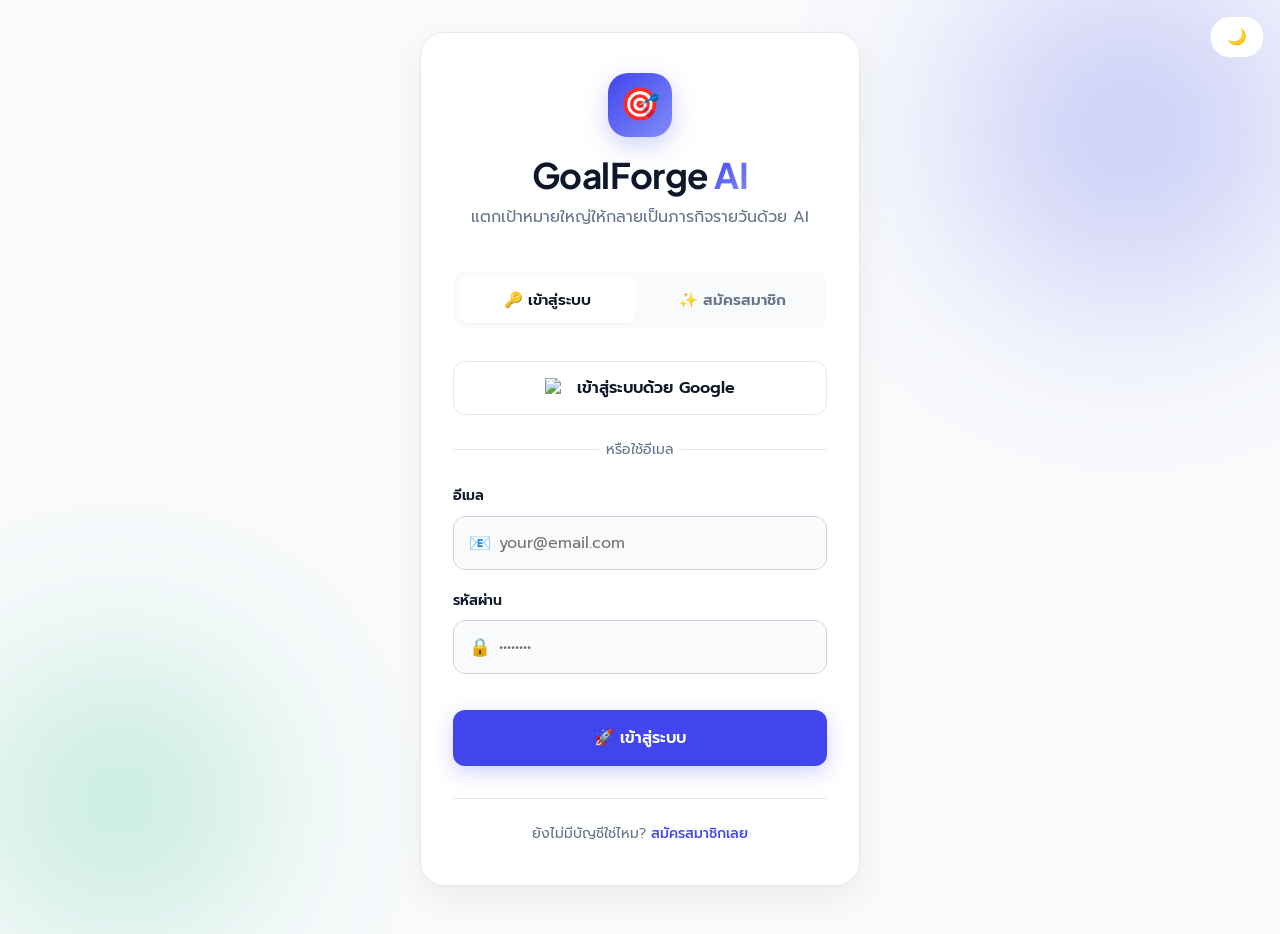
==== commit e44a3a17: "Add files via upload" ====
--- a/เว็บจัดการกับเป้าหมาย/index.html
+++ b/เว็บจัดการกับเป้าหมาย/index.html
@@ -29,7 +29,7 @@
 
   <!-- CSS Stylesheets -->
   <link rel="stylesheet" href="css/main.css?v=20260827_2">
-  <link rel="stylesheet" href="css/components.css?v=20260828_4">
+  <link rel="stylesheet" href="css/components.css?v=20260828_6">
   <link rel="stylesheet" href="css/roadmap.css?v=20260824">
 
   <!-- Firebase SDK -->
@@ -230,6 +230,9 @@
                 </div>
                 <textarea id="daily-note-input" class="form-textarea" rows="3"
                   placeholder="จดบันทึกความรู้สึก อุปสรรค หรือข้อคิดดีๆ ที่ได้ลงมือทำในวันนี้... (บันทึกอัตโนมัติ)"></textarea>
+                <button id="btn-ai-journal" class="btn btn-secondary w-full" style="margin-top: 0.75rem; border-color: var(--primary); color: var(--primary); font-weight: 600;">
+                  ✨ ให้ AI โค้ชช่วยทบทวนประจำวัน
+                </button>
               </div>
             </div>
 
@@ -719,8 +722,58 @@
     </div>
   </div>
 
+  
+  <!-- MODAL 6: AI TUTOR CHAT MODAL -->
+  <div id="ai-tutor-modal" class="modal-overlay">
+    <div class="modal" style="max-width: 500px; display: flex; flex-direction: column; height: 80vh; max-height: 700px; padding: 0; overflow: hidden;">
+      <div class="modal-header" style="padding: 1.25rem; border-bottom: 1px solid var(--border-subtle); background: var(--bg-surface);">
+        <h2 class="modal-title">🤖 AI โค้ชประจำตัว</h2>
+        <button class="btn-close" data-close-modal="ai-tutor-modal">✖</button>
+      </div>
+      
+      <div class="modal-body" style="flex: 1; overflow-y: auto; padding: 1.25rem; background: var(--bg-body); display: flex; flex-direction: column; gap: 1rem;" id="ai-tutor-chat-history">
+        <div style="text-align: center; color: var(--text-muted); font-size: 0.85rem; margin-top: auto; margin-bottom: auto;">
+          พิมพ์ถามสิ่งที่คุณสงสัยเกี่ยวกับภารกิจนี้ได้เลยครับ!
+        </div>
+      </div>
+      
+      <div class="modal-footer" style="padding: 1rem; border-top: 1px solid var(--border-subtle); display: flex; gap: 0.5rem; background: var(--bg-surface);">
+        <input type="text" id="ai-tutor-input" class="form-input" style="flex: 1; margin: 0;" placeholder="ถาม AI โค้ช..." autocomplete="off">
+        <button id="btn-send-tutor" class="btn btn-primary" style="padding: 0.5rem 1rem;">ส่ง ✈️</button>
+      </div>
+    </div>
+  </div>
+
+  
+  <!-- MODAL 7: DAILY AI JOURNAL -->
+  <div id="daily-journal-modal" class="modal-overlay">
+    <div class="modal" style="max-width: 550px;">
+      <div class="modal-header">
+        <h2 class="modal-title">📔 สรุปผลประจำวัน</h2>
+        <button class="btn-close" data-close-modal="daily-journal-modal">✖</button>
+      </div>
+      <div class="modal-body">
+        <p style="margin-bottom: 1rem; color: var(--text-muted); font-size: 0.95rem;">
+          วันนี้เป็นอย่างไรบ้าง? มีอะไรที่ภูมิใจ หรือมีอะไรที่อยากปรับปรุงในพรุ่งนี้ พิมพ์เล่าให้ AI โค้ชฟังได้เลย!
+        </p>
+        <textarea id="journal-input" class="form-input" style="height: 120px; resize: vertical; margin-bottom: 1rem;" placeholder="พิมพ์ความรู้สึกของคุณที่นี่..."></textarea>
+        
+        <button id="btn-analyze-journal" class="btn btn-primary w-full" style="margin-bottom: 1.5rem;">
+          ✨ ให้ AI วิเคราะห์และสรุปผล
+        </button>
+
+        <div id="journal-ai-feedback-container" style="display: none; background: rgba(99, 102, 241, 0.05); border: 1px solid rgba(99, 102, 241, 0.2); border-radius: 12px; padding: 1.25rem;">
+          <h4 style="margin-top: 0; color: var(--primary); display: flex; align-items: center; gap: 0.5rem; margin-bottom: 0.75rem;">
+            🤖 ข้อความจาก AI โค้ช
+          </h4>
+          <div id="journal-ai-feedback-text" style="font-size: 0.95rem; line-height: 1.6; color: var(--text-main);"></div>
+        </div>
+      </div>
+    </div>
+  </div>
+
   <!-- JavaScript Entry -->
-  <script src="js/app.js?v=20260828_4"></script>
+  <script src="js/app.js?v=20260828_9"></script>
   <script>
     // Show user info in navbar
     (function () {
--- a/เว็บจัดการกับเป้าหมาย/css/main.css
+++ b/เว็บจัดการกับเป้าหมาย/css/main.css
@@ -119,12 +119,9 @@
   color: var(--text-main);
   line-height: 1.6;
   min-height: 100vh;
-  display: flex;
-  flex-direction: column;
   transition: background-color var(--transition-normal), color var(--transition-normal);
   overflow-x: hidden;
-  max-width: 100vw;
-  width: 100%;
+  
 }
 
 /* Typography Defaults */
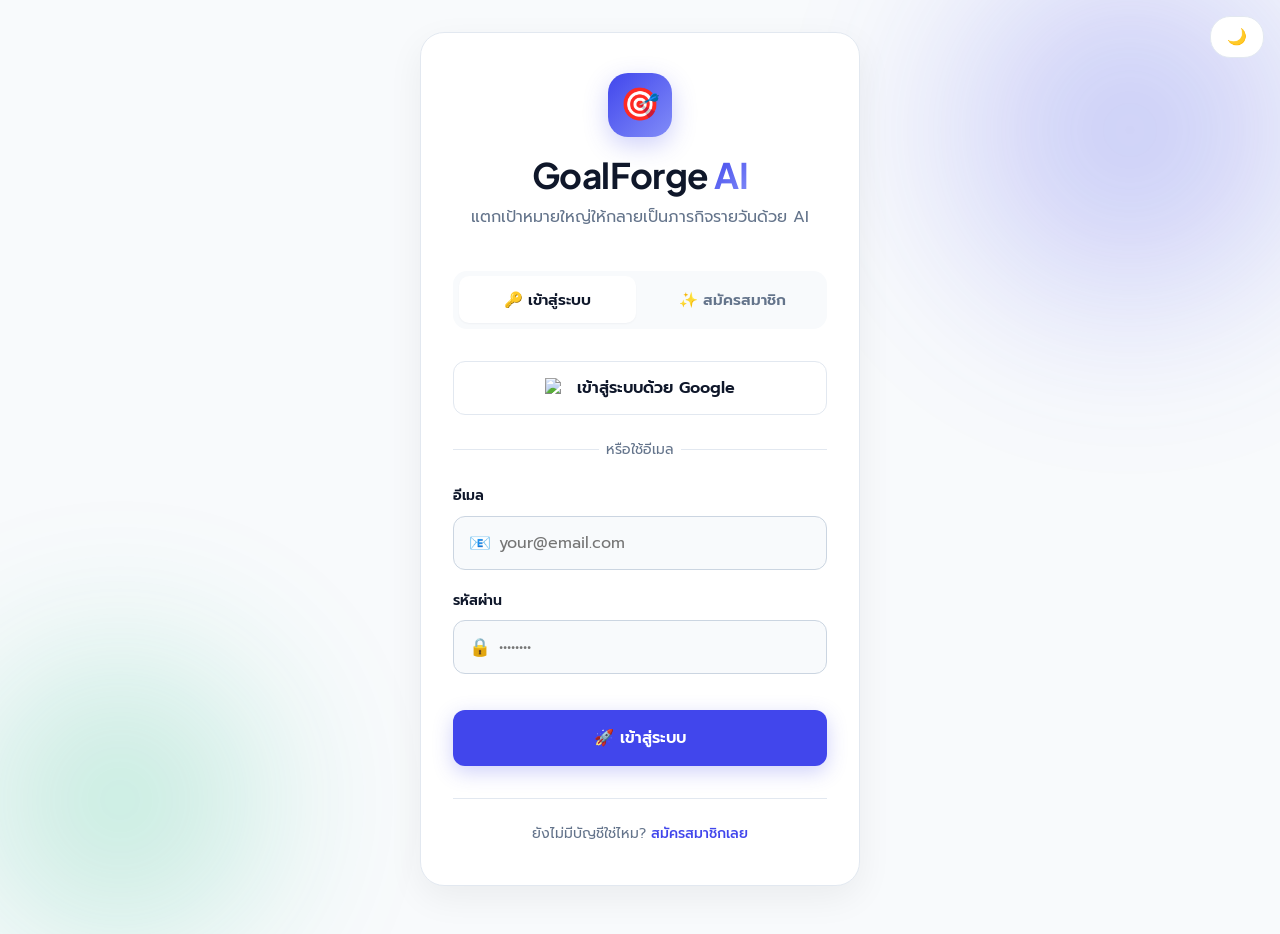
==== commit 66252e75: "Add files via upload" ====
--- a/เว็บจัดการกับเป้าหมาย/index.html
+++ b/เว็บจัดการกับเป้าหมาย/index.html
@@ -29,7 +29,7 @@
 
   <!-- CSS Stylesheets -->
   <link rel="stylesheet" href="css/main.css?v=20260827_2">
-  <link rel="stylesheet" href="css/components.css?v=20260828_6">
+  <link rel="stylesheet" href="css/components.css?v=20260828_11">
   <link rel="stylesheet" href="css/roadmap.css?v=20260824">
 
   <!-- Firebase SDK -->
@@ -745,35 +745,35 @@
   </div>
 
   
-  <!-- MODAL 7: DAILY AI JOURNAL -->
+    <!-- MODAL 7: DAILY AI JOURNAL -->
   <div id="daily-journal-modal" class="modal-overlay">
-    <div class="modal" style="max-width: 550px;">
+    <div class="modal-content" style="max-width: 600px;">
       <div class="modal-header">
         <h2 class="modal-title">📔 สรุปผลประจำวัน</h2>
-        <button class="btn-close" data-close-modal="daily-journal-modal">✖</button>
-      </div>
-      <div class="modal-body">
-        <p style="margin-bottom: 1rem; color: var(--text-muted); font-size: 0.95rem;">
-          วันนี้เป็นอย่างไรบ้าง? มีอะไรที่ภูมิใจ หรือมีอะไรที่อยากปรับปรุงในพรุ่งนี้ พิมพ์เล่าให้ AI โค้ชฟังได้เลย!
-        </p>
-        <textarea id="journal-input" class="form-input" style="height: 120px; resize: vertical; margin-bottom: 1rem;" placeholder="พิมพ์ความรู้สึกของคุณที่นี่..."></textarea>
-        
-        <button id="btn-analyze-journal" class="btn btn-primary w-full" style="margin-bottom: 1.5rem;">
-          ✨ ให้ AI วิเคราะห์และสรุปผล
-        </button>
-
-        <div id="journal-ai-feedback-container" style="display: none; background: rgba(99, 102, 241, 0.05); border: 1px solid rgba(99, 102, 241, 0.2); border-radius: 12px; padding: 1.25rem;">
-          <h4 style="margin-top: 0; color: var(--primary); display: flex; align-items: center; gap: 0.5rem; margin-bottom: 0.75rem;">
-            🤖 ข้อความจาก AI โค้ช
-          </h4>
-          <div id="journal-ai-feedback-text" style="font-size: 0.95rem; line-height: 1.6; color: var(--text-main);"></div>
-        </div>
+        <button class="btn-icon btn-close-modal" data-close-modal="daily-journal-modal">✖</button>
+      </div>
+      
+      <p style="margin-bottom: 1rem; color: var(--text-muted); font-size: 0.95rem;">
+        วันนี้เป็นอย่างไรบ้าง? มีอะไรที่ภูมิใจ หรือมีอะไรที่อยากปรับปรุงในพรุ่งนี้ พิมพ์เล่าให้ AI โค้ชฟังได้เลย!
+      </p>
+      
+      <textarea id="journal-input" class="form-input" style="height: 120px; resize: vertical; margin-bottom: 1rem;" placeholder="พิมพ์ความรู้สึกของคุณที่นี่..."></textarea>
+      
+      <button id="btn-analyze-journal" class="btn btn-primary w-full" style="margin-bottom: 1.5rem; font-weight: 600;">
+        ✨ ให้ AI วิเคราะห์และสรุปผล
+      </button>
+
+      <div id="journal-ai-feedback-container" style="display: none; background: var(--bg-surface); border: 2px solid var(--primary); box-shadow: 0 4px 15px rgba(99, 102, 241, 0.15); border-radius: 12px; padding: 1.25rem;">
+        <h4 style="margin-top: 0; color: var(--primary); display: flex; align-items: center; gap: 0.5rem; margin-bottom: 0.75rem; font-size: 1.1rem;">
+          🤖 ข้อความจาก AI โค้ช
+        </h4>
+        <div id="journal-ai-feedback-text" style="font-size: 1rem; line-height: 1.6; color: var(--text-main);"></div>
       </div>
     </div>
   </div>
 
   <!-- JavaScript Entry -->
-  <script src="js/app.js?v=20260828_9"></script>
+  <script src="js/app.js?v=20260828_11"></script>
   <script>
     // Show user info in navbar
     (function () {
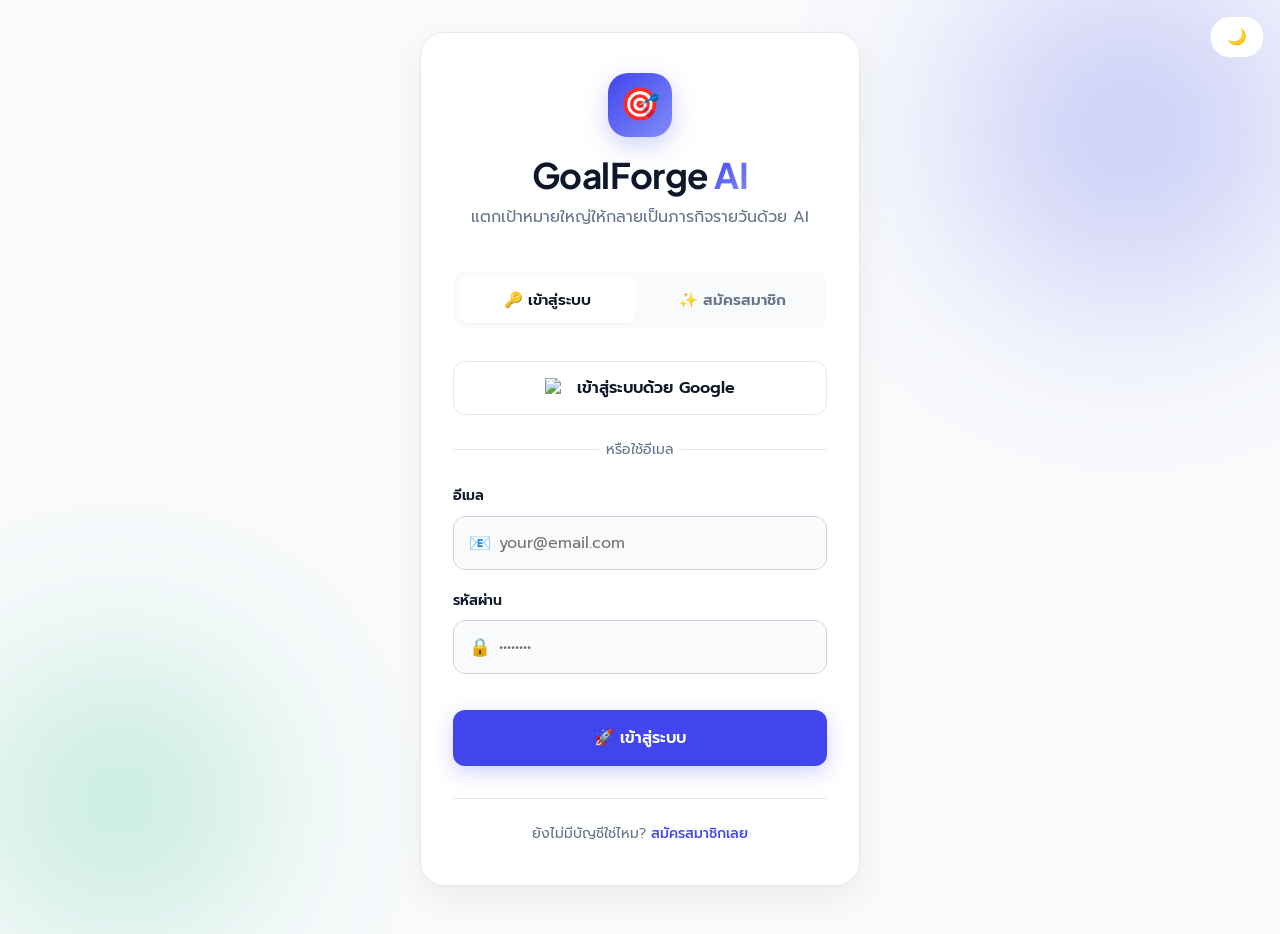
==== commit ea640528: "Add files via upload" ====
--- a/เว็บจัดการกับเป้าหมาย/index.html
+++ b/เว็บจัดการกับเป้าหมาย/index.html
@@ -773,7 +773,7 @@
   </div>
 
   <!-- JavaScript Entry -->
-  <script src="js/app.js?v=20260828_11"></script>
+  <script src="js/app.js?v=20260828_12"></script>
   <script>
     // Show user info in navbar
     (function () {
